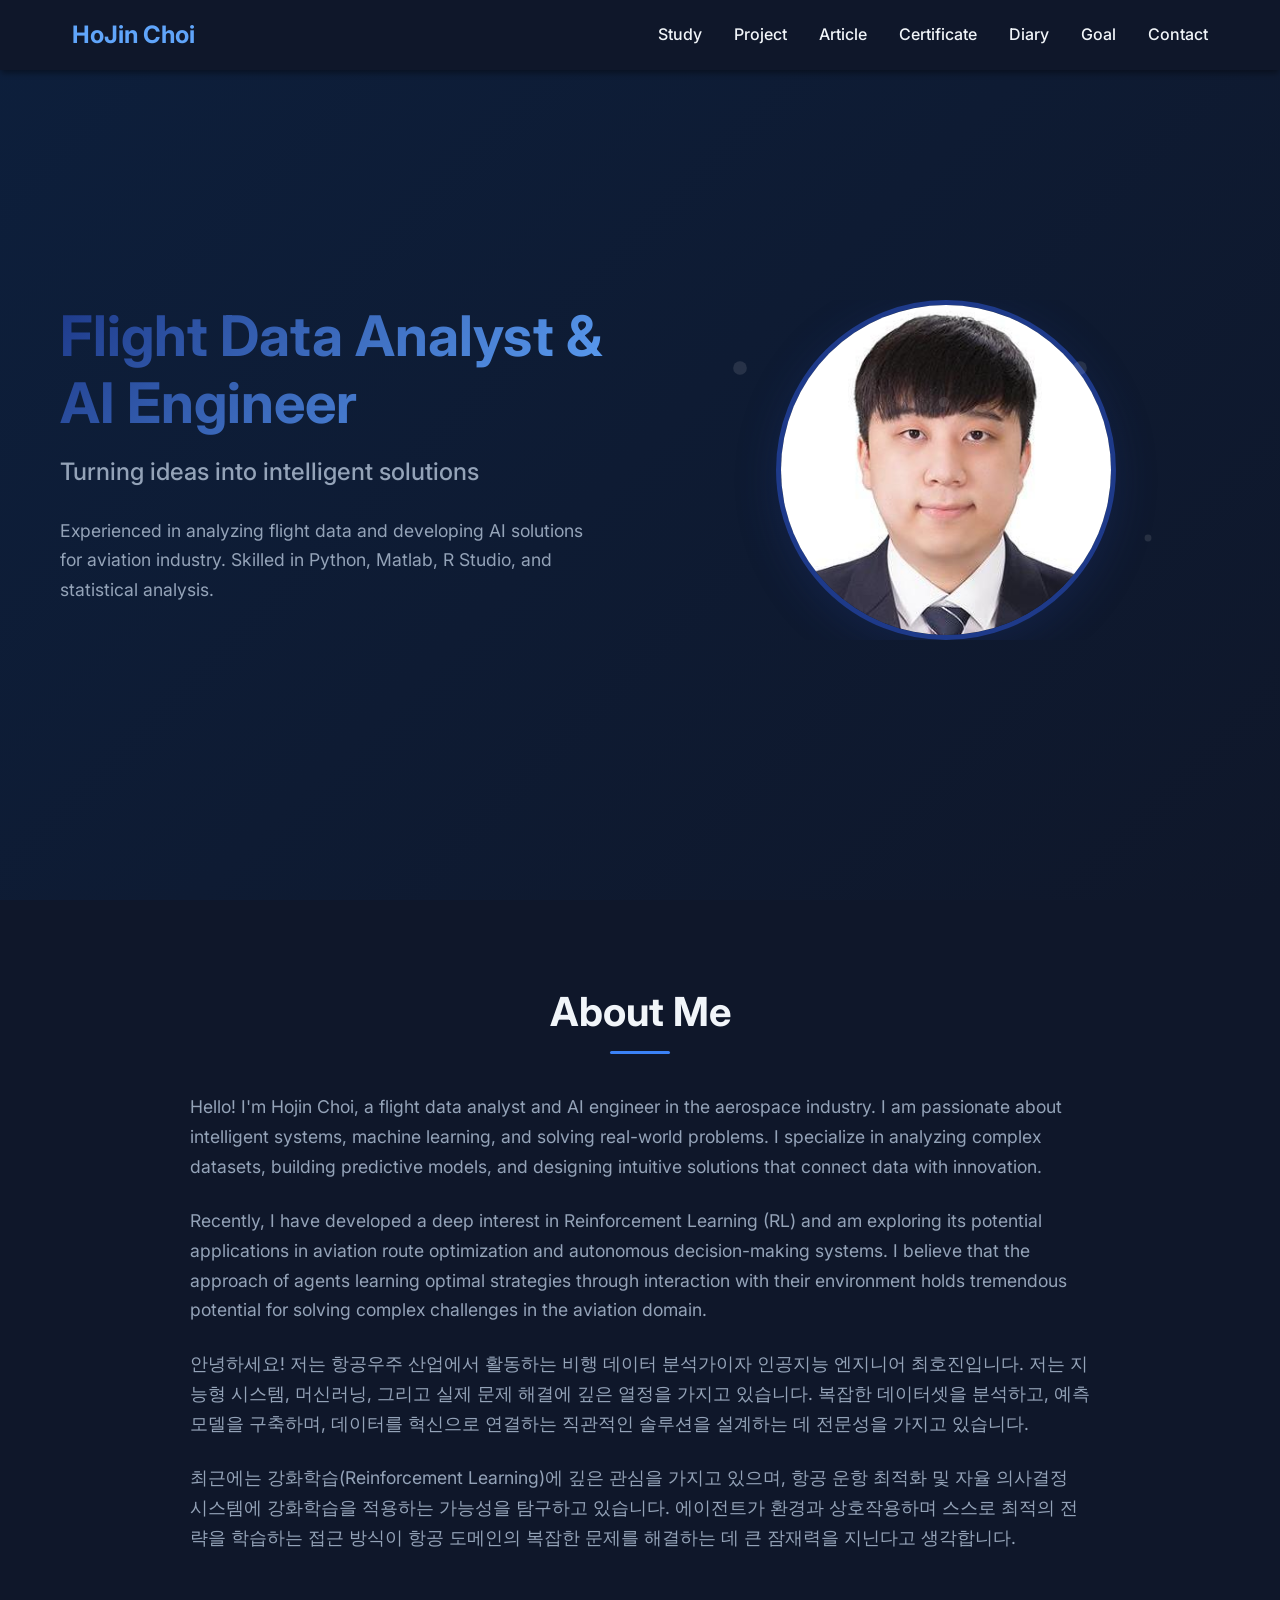
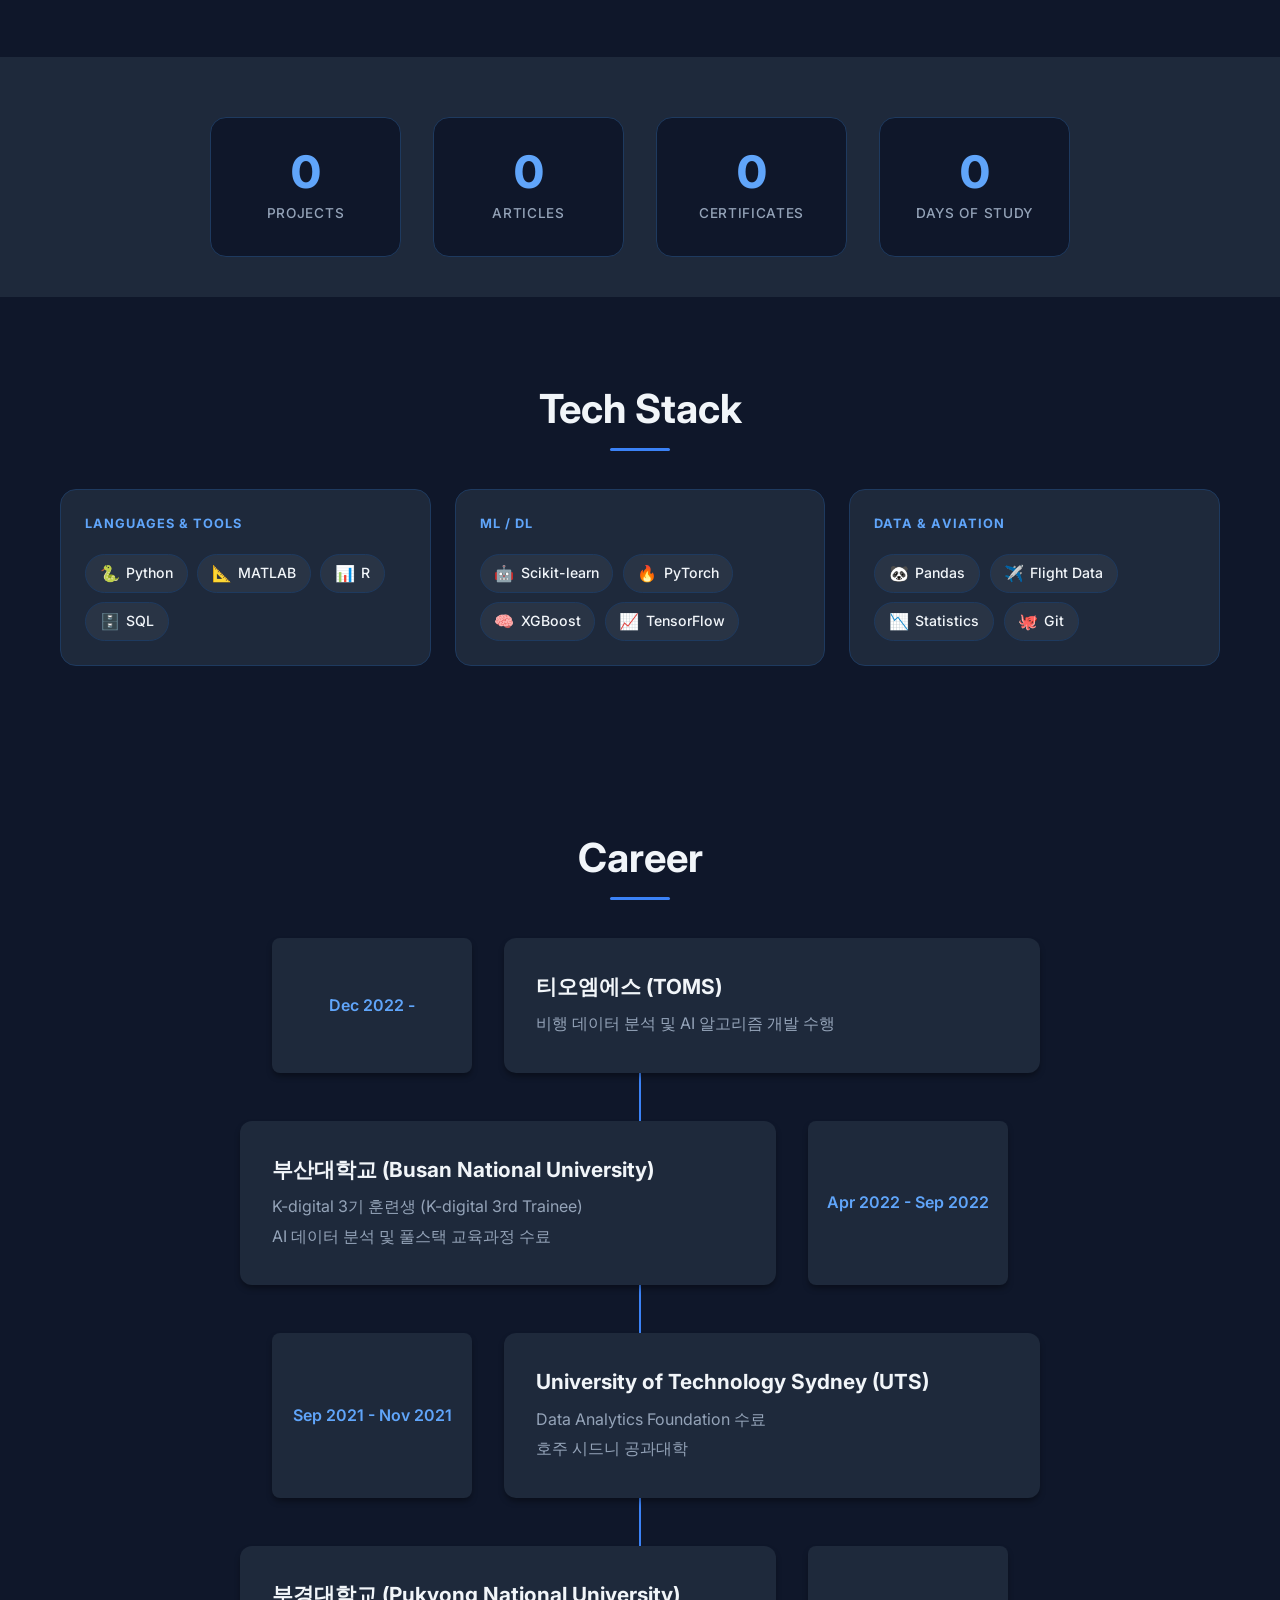
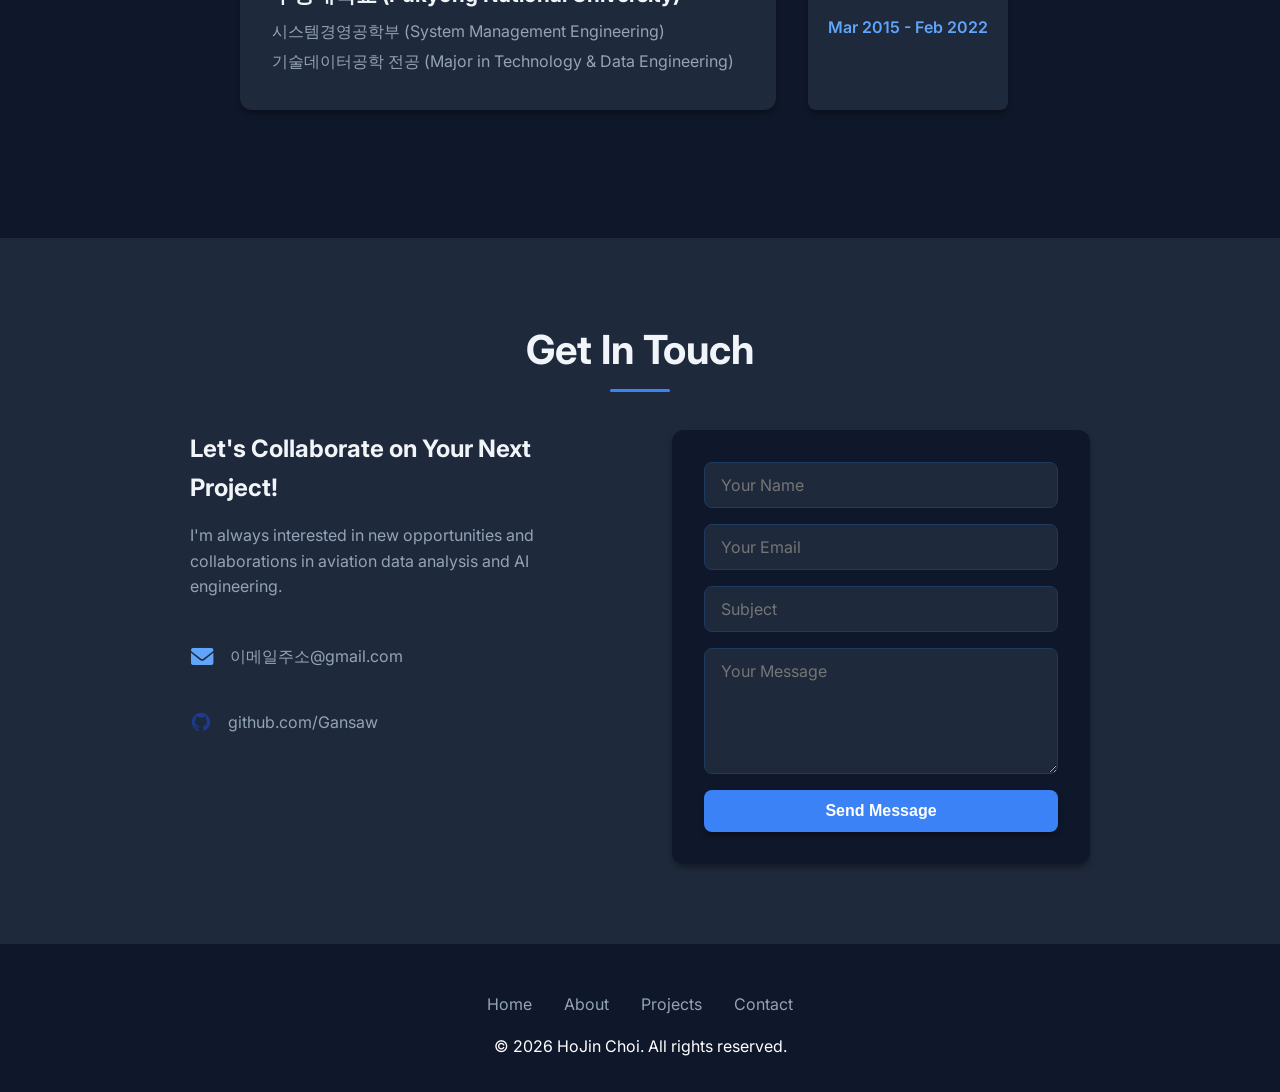
==== index.html @ 530cc558 "Update index.html" ====
<!DOCTYPE html>
<html lang="en">
<head>
    <meta charset="UTF-8">
    <meta name="viewport" content="width=device-width, initial-scale=1.0">
    <title>HoJin Choi - Flight Data Analyst & AI Engineer</title>
    <meta name="description" content="Flight Data Analyst & AI Engineer. Turning ideas into intelligent solutions. Expert in Python, Matlab, R Studio, Statistics.">
    <link href="https://cdnjs.cloudflare.com/ajax/libs/font-awesome/6.0.0/css/all.min.css" rel="stylesheet">
    <link href="https://fonts.googleapis.com/css2?family=Inter:wght@300;400;500;600;700&display=swap" rel="stylesheet">
    <style>
:root {
    --primary-color: #3b82f6;
    --secondary-color: #2563eb;
    --accent-color: #60a5fa;
    --text-primary: #f1f5f9;
    --text-secondary: #94a3b8;
    --bg-primary: #0f172a;
    --bg-secondary: #1e293b;
    --bg-dark: #0f172a;
    --border-color: #1e3a5f;
    --shadow: 0 4px 6px -1px rgba(0, 0, 0, 0.4);
    --shadow-lg: 0 10px 15px -3px rgba(0, 0, 0, 0.5);
    --aviation-blue: #3b82f6;
    --tech-green: #10b981;
}

* { margin: 0; padding: 0; box-sizing: border-box; }

body {
    font-family: 'Inter', sans-serif;
    line-height: 1.6;
    color: var(--text-primary);
    background-color: var(--bg-primary);
}

.container { max-width: 1200px; margin: 0 auto; padding: 0 20px; }

/* 헤더 */
.header {
    position: fixed; top: 0; left: 0; right: 0;
    background: var(--bg-primary);
    box-shadow: var(--shadow);
    z-index: 1000;
    transition: all 0.3s ease;
}

.nav-container {
    display: flex; justify-content: space-between; align-items: center;
    padding: 1rem 2rem; max-width: 1200px; margin: 0 auto;
}

.nav-logo h1 { font-size: 1.5rem; font-weight: 700; color: var(--accent-color); }

.nav-menu { display: flex; list-style: none; gap: 2rem; }

.nav-link {
    text-decoration: none; color: var(--text-primary); font-weight: 500;
    transition: color 0.3s ease; position: relative;
}
.nav-link:hover { color: var(--accent-color); }
.nav-link::after {
    content: ''; position: absolute; bottom: -5px; left: 0;
    width: 0; height: 2px; background: var(--aviation-blue); transition: width 0.3s ease;
}
.nav-link:hover::after { width: 100%; }

.nav-toggle { display: none; flex-direction: column; cursor: pointer; }
.nav-toggle span { width: 25px; height: 3px; background: var(--text-primary); margin: 3px 0; transition: 0.3s; }

/* 히어로 */
.hero {
    padding: 120px 0 80px;
    background: linear-gradient(135deg, #0d1f3c 0%, var(--bg-primary) 100%);
    min-height: 100vh; display: flex; align-items: center;
}
.hero-container {
    display: grid; grid-template-columns: 1fr 1fr; gap: 4rem; align-items: center;
    max-width: 1200px; margin: 0 auto; padding: 0 20px;
}
.hero-title {
    font-size: 3.5rem; font-weight: 700; margin-bottom: 1rem; line-height: 1.2;
    background: linear-gradient(135deg, #1e3a8a, var(--accent-color));
    -webkit-background-clip: text; -webkit-text-fill-color: transparent; background-clip: text;
}
.hero-subtitle { font-size: 1.5rem; color: var(--text-secondary); margin-bottom: 1.5rem; font-weight: 500; }
.hero-description { margin-bottom: 2rem; }
.hero-description p { font-size: 1.1rem; color: var(--text-secondary); line-height: 1.7; }
.hero-buttons { display: flex; gap: 1rem; }

.btn { padding: 12px 24px; border: none; border-radius: 8px; font-weight: 600; text-decoration: none; cursor: pointer; transition: all 0.3s ease; display: inline-block; font-size: 1rem; }
.btn-primary { background: var(--aviation-blue); color: white; box-shadow: var(--shadow); }
.btn-primary:hover { background: var(--secondary-color); transform: translateY(-2px); box-shadow: var(--shadow-lg); }
.btn-secondary { background: transparent; color: var(--accent-color); border: 2px solid var(--aviation-blue); }
.btn-secondary:hover { background: var(--aviation-blue); color: white; transform: translateY(-2px); }

.hero-graphic {
    display: flex; justify-content: center; align-items: center;
    height: 300px;
    background: linear-gradient(135deg, #1e3a8a, var(--accent-color));
    border-radius: 20px; box-shadow: var(--shadow-lg); position: relative; overflow: hidden;
}
.hero-graphic::before {
    content: ''; position: absolute; top: 0; left: 0; right: 0; bottom: 0;
    background: url('data:image/svg+xml,<svg xmlns="http://www.w3.org/2000/svg" viewBox="0 0 100 100"><circle cx="20" cy="20" r="2" fill="rgba(255,255,255,0.1)"/><circle cx="80" cy="30" r="1.5" fill="rgba(255,255,255,0.1)"/><circle cx="40" cy="70" r="1" fill="rgba(255,255,255,0.1)"/><circle cx="70" cy="80" r="2.5" fill="rgba(255,255,255,0.1)"/></svg>');
}
.hero-graphic i { font-size: 6rem; color: white; z-index: 1; }

/* 섹션 공통 */
.section-title {
    font-size: 2.5rem; font-weight: 700; text-align: center; margin-bottom: 3rem;
    color: var(--text-primary); position: relative;
}
.section-title::after {
    content: ''; position: absolute; bottom: -10px; left: 50%; transform: translateX(-50%);
    width: 60px; height: 3px; background: var(--aviation-blue); border-radius: 2px;
}

/* About */
.about { padding: 80px 0; background: var(--bg-primary); }
.about-content { display: grid; grid-template-columns: 1fr; gap: 2rem; align-items: start; max-width: 900px; margin: 0 auto; }
.about-text p { font-size: 1.1rem; color: var(--text-secondary); margin-bottom: 1.5rem; line-height: 1.7; }
.about-stats { display: flex; gap: 2rem; margin-top: 2rem; }
.stat-item { text-align: center; background: var(--bg-secondary); padding: 1.5rem; border-radius: 12px; box-shadow: var(--shadow); min-width: 100px; border: 1px solid var(--border-color); }
.stat-number { display: block; font-size: 2.5rem; font-weight: 700; color: var(--accent-color); margin-bottom: 0.5rem; }
.stat-label { font-size: 0.9rem; color: var(--text-secondary); font-weight: 500; }
.about-skills h3 { font-size: 1.5rem; margin-bottom: 1rem; color: var(--text-primary); border-bottom: 2px solid var(--aviation-blue); padding-bottom: 0.5rem; }
.about-skills ul { list-style: none; }
.about-skills li { padding: 0.75rem 0; color: var(--text-secondary); position: relative; padding-left: 1.5rem; border-bottom: 1px solid var(--border-color); }
.about-skills li:last-child { border-bottom: none; }
.about-skills li:before { content: "✈"; color: var(--accent-color); position: absolute; left: 0; font-weight: bold; }


/* career */
.career { padding: 80px 0; background: var(--bg-primary); }
.career-timeline { position: relative; max-width: 800px; margin: 0 auto; }
.career-timeline::before { content: ''; position: absolute; left: 50%; top: 0; bottom: 0; width: 2px; background: var(--aviation-blue); transform: translateX(-50%); }
.career-item { display: flex; margin-bottom: 3rem; position: relative; }
.career-item:nth-child(odd) { flex-direction: row; }
.career-item:nth-child(even) { flex-direction: row-reverse; }
.career-date { flex: 0 0 200px; text-align: center; font-weight: 600; color: var(--accent-color); padding: 1rem; background: var(--bg-secondary); border-radius: 8px; margin: 0 2rem; box-shadow: var(--shadow); display: flex; align-items: center; justify-content: center; }
.career-content { flex: 1; background: var(--bg-secondary); padding: 2rem; border-radius: 12px; box-shadow: var(--shadow); }
.career-content h3 { color: var(--text-primary); margin-bottom: 0.5rem; font-size: 1.3rem; }
.career-content p { color: var(--text-secondary); margin-bottom: 0.25rem; }

/* Certificates */
.certificates { padding: 80px 0; background: var(--bg-secondary); }
.certificates-grid { display: grid; grid-template-columns: repeat(auto-fit, minmax(300px, 1fr)); gap: 2rem; max-width: 600px; margin: 0 auto; }
.certificate-card { background: var(--bg-primary); padding: 2rem; border-radius: 12px; box-shadow: var(--shadow); text-align: center; transition: all 0.3s ease; border-top: 4px solid var(--aviation-blue); }
.certificate-card:hover { transform: translateY(-5px); box-shadow: var(--shadow-lg); }
.certificate-icon { font-size: 3rem; color: var(--accent-color); margin-bottom: 1rem; }
.certificate-content h3 { color: var(--text-primary); margin-bottom: 0.5rem; font-size: 1.2rem; }
.certificate-content p { color: var(--text-secondary); margin-bottom: 1rem; }
.certificate-badge { background: var(--tech-green); color: white; padding: 0.25rem 0.75rem; border-radius: 15px; font-size: 0.8rem; font-weight: 500; }

/* Projects */
.projects { padding: 80px 0; background: var(--bg-primary); }
.project-filters { display: flex; justify-content: center; gap: 1rem; margin-bottom: 3rem; flex-wrap: wrap; }
.filter-btn { padding: 10px 20px; border: 2px solid var(--border-color); background: transparent; color: var(--text-secondary); border-radius: 25px; cursor: pointer; transition: all 0.3s ease; font-weight: 500; font-size: 0.9rem; }
.filter-btn.active, .filter-btn:hover { background: var(--aviation-blue); color: white; border-color: var(--accent-color); box-shadow: var(--shadow); }
.projects-grid { display: grid; grid-template-columns: repeat(auto-fit, minmax(350px, 1fr)); gap: 2rem; }
.project-card { background: var(--bg-secondary); border-radius: 12px; overflow: hidden; box-shadow: var(--shadow); transition: all 0.3s ease; cursor: pointer; border: 1px solid var(--border-color); }
.project-card:hover { transform: translateY(-5px); box-shadow: var(--shadow-lg); border-color: var(--accent-color); }
.project-image { height: 200px; background: linear-gradient(135deg, #1e3a8a, var(--accent-color)); display: flex; align-items: center; justify-content: center; color: white; font-size: 3rem; position: relative; }
.project-content { padding: 1.5rem; }
.project-type { display: inline-block; padding: 0.25rem 0.75rem; border-radius: 15px; font-size: 0.8rem; font-weight: 500; margin-bottom: 1rem; text-transform: uppercase; letter-spacing: 0.5px; }
.type-aviation { background: var(--aviation-blue); color: white; }
.type-ai { background: var(--tech-green); color: white; }
.type-data { background: rgba(245,158,11,0.2); color: #fbbf24; }
.project-title { font-size: 1.25rem; font-weight: 600; margin-bottom: 0.5rem; color: var(--text-primary); }
.project-description { color: var(--text-secondary); margin-bottom: 1rem; line-height: 1.5; font-size: 0.95rem; }
.project-tech { display: flex; flex-wrap: wrap; gap: 0.5rem; margin-bottom: 1rem; }
.tech-tag { background: var(--bg-primary); color: var(--text-secondary); padding: 0.25rem 0.75rem; border-radius: 15px; font-size: 0.8rem; border: 1px solid var(--border-color); font-weight: 500; }

/* Contact */
.contact { padding: 80px 0; background: var(--bg-secondary); }
.contact-content { display: grid; grid-template-columns: 1fr 1fr; gap: 4rem; max-width: 900px; margin: 0 auto; }
.contact-info h3 { font-size: 1.5rem; margin-bottom: 1rem; color: var(--text-primary); }
.contact-info p { color: var(--text-secondary); margin-bottom: 2rem; line-height: 1.6; }
.contact-items { display: flex; flex-direction: column; gap: 1rem; }
.contact-item { display: flex; align-items: center; gap: 1rem; color: var(--text-secondary); padding: 0.75rem 0; }
.contact-item i { font-size: 1.4rem; color: var(--accent-color); width: 24px; text-align: center; }
.contact-form { display: flex; flex-direction: column; gap: 1rem; background: var(--bg-primary); padding: 2rem; border-radius: 12px; box-shadow: var(--shadow); }
.contact-form input, .contact-form textarea { padding: 12px 16px; border: 1px solid var(--border-color); border-radius: 8px; font-family: inherit; font-size: 1rem; transition: all 0.3s ease; background: var(--bg-secondary); }
.contact-form input:focus, .contact-form textarea:focus { outline: none; border-color: var(--accent-color); box-shadow: 0 0 0 3px rgba(30, 58, 138, 0.1); }

/* Footer */
.footer { background: var(--bg-dark); color: white; text-align: center; padding: 3rem 0 2rem; }
.footer-content { max-width: 600px; margin: 0 auto; }
.footer-links { display: flex; justify-content: center; gap: 2rem; margin-bottom: 1rem; flex-wrap: wrap; }
.footer-links a { color: #94a3b8; text-decoration: none; transition: color 0.3s ease; }
.footer-links a:hover { color: white; }

/* 반응형 */
@media (max-width: 768px) {
    .nav-menu { display: none; }
    .nav-toggle { display: flex; }
    .hero-container { grid-template-columns: 1fr; text-align: center; gap: 2rem; }
    .hero-title { font-size: 2.5rem; }
    .hero-buttons { justify-content: center; flex-direction: column; align-items: center; }
    .about-content { grid-template-columns: 1fr; gap: 2rem; }
    .skills-grid { grid-template-columns: 1fr; }
    .career-timeline::before { display: none; }
    .career-item { flex-direction: column !important; gap: 1rem; }
    .career-date { margin: 0; text-align: left; }
    .projects-grid { grid-template-columns: 1fr; }
    .contact-content { grid-template-columns: 1fr; gap: 2rem; }
    .project-filters { flex-direction: column; align-items: center; }
    .about-stats { justify-content: center; flex-wrap: wrap; }
}
@media (max-width: 480px) {
    .hero-title { font-size: 2rem; }
    .section-title { font-size: 2rem; }
    .nav-container { padding: 1rem; }
    .hero { padding: 100px 0 60px; }
    .btn { padding: 10px 20px; font-size: 0.9rem; }
}

/* 애니메이션 */
@keyframes fadeInUp { from { opacity: 0; transform: translateY(30px); } to { opacity: 1; transform: translateY(0); } }
.fade-in-up { animation: fadeInUp 0.6s ease-out; }
.animate-on-scroll { opacity: 0; transform: translateY(30px); transition: all 0.6s ease-out; }
.animate-on-scroll.animated { opacity: 1; transform: translateY(0); }

/* 모달 */
.project-modal { position: fixed; top: 0; left: 0; width: 100%; height: 100%; background: rgba(0,0,0,0.8); display: flex; justify-content: center; align-items: center; z-index: 2000; padding: 20px; backdrop-filter: blur(5px); }
.modal-content { background: var(--bg-secondary); border-radius: 12px; max-width: 800px; width: 100%; max-height: 90vh; overflow-y: auto; position: relative; box-shadow: 0 25px 50px -12px rgba(0,0,0,0.25); }
.modal-close { position: absolute; top: 15px; right: 20px; font-size: 2rem; cursor: pointer; color: #6b7280; transition: color 0.3s ease; }
.modal-close:hover { color: var(--accent-color); }
.modal-header { padding: 2rem; border-bottom: 1px solid var(--border-color); background: var(--bg-secondary); }
.modal-body { padding: 2rem; }
.modal-section { margin-bottom: 1.5rem; }
.modal-section h3 { color: var(--accent-color); margin-bottom: 0.75rem; font-size: 1.2rem; font-weight: 600; }
.modal-section p { color: var(--text-secondary); line-height: 1.6; }
.modal-section:last-child { margin-bottom: 0; }

/* 모바일 nav 활성 */
.nav-menu.active { display: flex; flex-direction: column; position: absolute; top: 100%; left: 0; right: 0; background: var(--bg-primary); padding: 1rem 2rem; box-shadow: var(--shadow-lg); gap: 1rem; }
    
    /* ── Stats Counter ── */
    .stats-section { padding: 60px 0 40px; background: var(--bg-secondary); }
    .stats-grid { display: grid; grid-template-columns: repeat(4, 1fr); gap: 2rem; max-width: 900px; margin: 0 auto; padding: 0 20px; }
    .stat-card { text-align: center; background: var(--bg-primary); border-radius: 16px; padding: 2rem 1rem; border: 1px solid var(--border-color); transition: all 0.3s ease; }
    .stat-card:hover { transform: translateY(-4px); border-color: var(--accent-color); box-shadow: var(--shadow-lg); }
    .stat-card-num { font-size: 2.8rem; font-weight: 800; color: var(--accent-color); display: block; line-height: 1; }
    .stat-card-label { font-size: 0.85rem; color: var(--text-secondary); margin-top: 0.5rem; font-weight: 500; text-transform: uppercase; letter-spacing: 0.05em; }
    /* ── Tech Stack ── */
    .techstack-section { padding: 80px 0; background: var(--bg-primary); }
    .tech-categories { display: grid; grid-template-columns: repeat(auto-fit, minmax(280px, 1fr)); gap: 1.5rem; }
    .tech-cat-card { background: var(--bg-secondary); border-radius: 16px; padding: 1.5rem; border: 1px solid var(--border-color); display: flex; flex-direction: column; }
    .tech-chips-wrap { display: flex; flex-wrap: wrap; margin: -0.3rem; }
    .tech-cat-title { font-size: 0.8rem; font-weight: 700; color: var(--accent-color); text-transform: uppercase; letter-spacing: 0.08em; margin-bottom: 1.2rem; }
    .tech-chip { display: inline-flex; align-items: center; gap: 0.4rem; background: rgba(255,255,255,0.05); border: 1px solid var(--border-color); border-radius: 999px; padding: 0.35rem 0.85rem; font-size: 0.88rem; font-weight: 500; color: var(--text-primary); margin: 0.3rem; transition: all 0.3s ease; }
    .tech-chip:hover { border-color: var(--accent-color); background: rgba(59,130,246,0.1); color: var(--accent-color); }
    .tech-chip-icon { font-size: 1rem; }
    .tech-cat-card { flex-wrap: wrap; }
    @media (max-width: 768px) {
        .stats-grid { grid-template-columns: repeat(2, 1fr); }
        .itl-line { left: 16px; }
        .itl-item, .itl-item:nth-child(even) { flex-direction: column !important; padding-left: 44px; }
        .itl-dot-wrap { position: absolute; left: 8px; top: 1.5rem; }
    }

    </style>
</head>
<body>
    <header class="header">
        <nav class="nav">
            <div class="nav-container">
                <div class="nav-logo">
                    <h1>HoJin Choi</h1>
                </div>
                <ul class="nav-menu">
                    <li><a href="study.html" class="nav-link">Study</a></li>
                    <li><a href="project.html" class="nav-link">Project</a></li>
                    <li><a href="article.html" class="nav-link">Article</a></li>
                    <li><a href="certificate.html" class="nav-link">Certificate</a></li>
                    <li><a href="diary.html" class="nav-link">Diary</a></li>
                    <li><a href="goal.html" class="nav-link">Goal</a></li>
                    <li><a href="#contact" class="nav-link">Contact</a></li>
                </ul>
                <div class="nav-toggle">
                    <span></span><span></span><span></span>
                </div>
            </div>
        </nav>
    </header>

    <section id="home" class="hero">
        <div class="hero-container">
            <div class="hero-content">
                <h1 class="hero-title">Flight Data Analyst & AI Engineer</h1>
                <p class="hero-subtitle">Turning ideas into intelligent solutions</p>
                <div class="hero-description">
                    <p>Experienced in analyzing flight data and developing AI solutions for aviation industry. Skilled in Python, Matlab, R Studio, and statistical analysis.</p>
                </div>
            </div>
            <div class="hero-image">
                <div class="hero-graphic" style="background:none; box-shadow:none; border-radius:0; height:auto; padding:0;">
                    <img src="[data-uri]" alt="HoJin Choi" style="width:340px; height:340px; object-fit:cover; border-radius:50%; border:5px solid #1e3a8a; box-shadow:0 10px 40px rgba(30,58,138,0.25); display:block; margin:0 auto;">
                </div>
            </div>
        </div>
    </section>

    <section id="about" class="about">
        <div class="container">
            <h2 class="section-title">About Me</h2>
            <div class="about-content">
                <div class="about-text">
                    <p>Hello! I'm Hojin Choi, a flight data analyst and AI engineer in the aerospace industry. I am passionate about intelligent systems, machine learning, and solving real-world problems. I specialize in analyzing complex datasets, building predictive models, and designing intuitive solutions that connect data with innovation.</p>
                    <p>Recently, I have developed a deep interest in Reinforcement Learning (RL) and am exploring its potential applications in aviation route optimization and autonomous decision-making systems. I believe that the approach of agents learning optimal strategies through interaction with their environment holds tremendous potential for solving complex challenges in the aviation domain.</p>
                    <p>안녕하세요! 저는 항공우주 산업에서 활동하는 비행 데이터 분석가이자 인공지능 엔지니어 최호진입니다. 저는 지능형 시스템, 머신러닝, 그리고 실제 문제 해결에 깊은 열정을 가지고 있습니다. 복잡한 데이터셋을 분석하고, 예측 모델을 구축하며, 데이터를 혁신으로 연결하는 직관적인 솔루션을 설계하는 데 전문성을 가지고 있습니다.</p>
                    <p>최근에는 강화학습(Reinforcement Learning)에 깊은 관심을 가지고 있으며, 항공 운항 최적화 및 자율 의사결정 시스템에 강화학습을 적용하는 가능성을 탐구하고 있습니다. 에이전트가 환경과 상호작용하며 스스로 최적의 전략을 학습하는 접근 방식이 항공 도메인의 복잡한 문제를 해결하는 데 큰 잠재력을 지닌다고 생각합니다.</p></div>
                </div>

            </div>
        </div>
    </section>

    <!-- Stats Counter -->
    <section class="stats-section">
        <div class="container">
            <div class="stats-grid">
                <div class="stat-card"><span class="stat-card-num" data-target="0" id="statProjects">0</span><div class="stat-card-label">Projects</div></div>
                <div class="stat-card"><span class="stat-card-num" data-target="1" id="statArticles">0</span><div class="stat-card-label">Articles</div></div>
                <div class="stat-card"><span class="stat-card-num" data-target="0" id="statCerts">0</span><div class="stat-card-label">Certificates</div></div>
                <div class="stat-card"><span class="stat-card-num" data-target="0" id="statDays">0</span><div class="stat-card-label">Days of Study</div></div>
            </div>
        </div>
    </section>

    <!-- Tech Stack -->
    <section class="techstack-section">
        <div class="container">
            <h2 class="section-title">Tech Stack</h2>
            <div class="tech-categories">
                <div class="tech-cat-card">
                    <div class="tech-cat-title">Languages & Tools</div><div class="tech-chips-wrap">
                    <div class="tech-chip"><span class="tech-chip-icon">🐍</span>Python</div>
                    <div class="tech-chip"><span class="tech-chip-icon">📐</span>MATLAB</div>
                    <div class="tech-chip"><span class="tech-chip-icon">📊</span>R</div>
                    <div class="tech-chip"><span class="tech-chip-icon">🗄️</span>SQL</div></div>
                </div>
                <div class="tech-cat-card">
                    <div class="tech-cat-title">ML / DL</div><div class="tech-chips-wrap">
                    <div class="tech-chip"><span class="tech-chip-icon">🤖</span>Scikit-learn</div>
                    <div class="tech-chip"><span class="tech-chip-icon">🔥</span>PyTorch</div>
                    <div class="tech-chip"><span class="tech-chip-icon">🧠</span>XGBoost</div>
                    <div class="tech-chip"><span class="tech-chip-icon">📈</span>TensorFlow</div></div>
                </div>
                <div class="tech-cat-card">
                    <div class="tech-cat-title">Data & Aviation</div><div class="tech-chips-wrap">
                    <div class="tech-chip"><span class="tech-chip-icon">🐼</span>Pandas</div>
                    <div class="tech-chip"><span class="tech-chip-icon">✈️</span>Flight Data</div>
                    <div class="tech-chip"><span class="tech-chip-icon">📉</span>Statistics</div>
                    <div class="tech-chip"><span class="tech-chip-icon">🐙</span>Git</div></div>
                </div>
            </div>
        </div>
    </section>
    </div>

        <section id="career" class="career">
        <div class="container">
            <h2 class="section-title">Career</h2>
            <div class="career-timeline">
                <div class="career-item">
                    <div class="career-date">Dec 2022 -</div>
                    <div class="career-content">
                        <h3>티오엠에스 (TOMS)</h3>
                        <p>비행 데이터 분석 및 AI 알고리즘 개발 수행</p>
                    </div>
                </div>
                <div class="career-item">
                    <div class="career-date">Apr 2022 - Sep 2022</div>
                    <div class="career-content">
                        <h3>부산대학교 (Busan National University)</h3>
                        <p>K-digital 3기 훈련생 (K-digital 3rd Trainee)</p>
                        <p>AI 데이터 분석 및 풀스택 교육과정 수료</p>
                    </div>
                </div>
                <div class="career-item">
                    <div class="career-date">Sep 2021 - Nov 2021</div>
                    <div class="career-content">
                        <h3>University of Technology Sydney (UTS)</h3>
                        <p>Data Analytics Foundation 수료</p>
                        <p>호주 시드니 공과대학</p>
                    </div>
                </div>
                <div class="career-item">
                    <div class="career-date">Mar 2015 - Feb 2022</div>
                    <div class="career-content">
                        <h3>부경대학교 (Pukyong National University)</h3>
                        <p>시스템경영공학부 (System Management Engineering)</p>
                        <p>기술데이터공학 전공 (Major in Technology & Data Engineering)</p>
                    </div>
                </div>
            </div>
        </div>
    </section>


    <section id="contact" class="contact">
        <div class="container">
            <h2 class="section-title">Get In Touch</h2>
            <div class="contact-content">
                <div class="contact-info">
                    <h3>Let's Collaborate on Your Next Project!</h3>
                    <p>I'm always interested in new opportunities and collaborations in aviation data analysis and AI engineering.</p>
                    <div class="contact-items">
                        <div class="contact-item">
                            <i class="fas fa-envelope"></i>
                            <span>이메일주소@gmail.com</span>
                        </div>
<div class="contact-item">
                            <svg xmlns="http://www.w3.org/2000/svg" width="22" height="22" viewBox="0 0 24 24" fill="#1e3a8a" style="flex-shrink:0"><path d="M12 2C6.477 2 2 6.477 2 12c0 4.418 2.865 8.166 6.839 9.489.5.092.682-.217.682-.482 0-.237-.009-.868-.013-1.703-2.782.604-3.369-1.34-3.369-1.34-.454-1.156-1.11-1.463-1.11-1.463-.908-.62.069-.608.069-.608 1.003.07 1.531 1.03 1.531 1.03.892 1.529 2.341 1.087 2.91.831.092-.646.35-1.086.636-1.336-2.22-.253-4.555-1.11-4.555-4.943 0-1.091.39-1.984 1.029-2.683-.103-.253-.446-1.27.098-2.647 0 0 .84-.269 2.75 1.025A9.578 9.578 0 0 1 12 6.836a9.59 9.59 0 0 1 2.504.337c1.909-1.294 2.747-1.025 2.747-1.025.546 1.377.203 2.394.1 2.647.64.699 1.028 1.592 1.028 2.683 0 3.842-2.339 4.687-4.566 4.935.359.309.678.919.678 1.852 0 1.336-.012 2.415-.012 2.743 0 .267.18.578.688.48C19.138 20.163 22 16.418 22 12c0-5.523-4.477-10-10-10z"/></svg>
                            <span>github.com/Gansaw</span>
                        </div>
                    </div>
                </div>
                <form class="contact-form" id="contactForm" onsubmit="sendMailto(event)">
                    <input type="text" id="contactName" placeholder="Your Name" required>
                    <input type="email" id="contactEmail" placeholder="Your Email" required>
                    <input type="text" id="contactSubject" placeholder="Subject" required>
                    <textarea id="contactMessage" placeholder="Your Message" rows="5" required></textarea>
                    <button type="submit" class="btn btn-primary">Send Message</button>
                </form>
                <script data-cfasync="false" src="/cdn-cgi/scripts/5c5dd728/cloudflare-static/email-decode.min.js"></script><script>
                function sendMailto(e) {
                    e.preventDefault();
                    const name    = document.getElementById('contactName').value.trim();
                    const email   = document.getElementById('contactEmail').value.trim();
                    const subject = encodeURIComponent(document.getElementById('contactSubject').value.trim());
                    const message = document.getElementById('contactMessage').value.trim();
                    const body    = encodeURIComponent(`From: ${name}\nEmail: ${email}\n\n${message}`);
                    window.location.href = `mailto:gansaw12@gmail.com?subject=${subject}&body=${body}`;
                }
                </script>
            </div>
        </div>
    </section>

    <footer class="footer">
        <div class="container">
            <div class="footer-content">
                <div class="footer-links">
                    <a href="#home">Home</a>
                    <a href="#about">About</a>
                    <a href="#projects">Projects</a>
                    <a href="#contact">Contact</a>
                </div>
                <p>&copy; 2026 HoJin Choi. All rights reserved.</p>
            </div>
        </div>
    </footer>

    <script>
document.addEventListener('DOMContentLoaded', function() {
    const observer = new IntersectionObserver(entries => {
        entries.forEach(e => { if(e.isIntersecting) e.target.classList.add('animated'); });
    }, { threshold: 0.1, rootMargin: '0px 0px -50px 0px' });
    document.querySelectorAll('.about-content,.skills-grid,.contact-content,.career-item,.certificate-card').forEach(el => {
        el.classList.add('animate-on-scroll');
        observer.observe(el);
    });

    document.querySelectorAll('.nav-link').forEach(link => {
        link.addEventListener('click', function(e) {
            const href = this.getAttribute('href');
            if (href && href.endsWith('.html')) return;
            e.preventDefault();
            const target = document.querySelector(href);
            if(target) target.scrollIntoView({ behavior:'smooth', block:'start' });
            document.querySelector('.nav-menu').classList.remove('active');
            document.querySelector('.nav-toggle').classList.remove('active');
        });
    });

    const toggle = document.querySelector('.nav-toggle');
    if (toggle) {
        toggle.addEventListener('click', function() {
            document.querySelector('.nav-menu').classList.toggle('active');
            this.classList.toggle('active');
        });
    }
});
</script>


<script>
/* Stats Counter */
function animateCount(el, target, duration) {
    let start = 0, step = Math.max(1, Math.ceil(target / (duration / 16)));
    const timer = setInterval(() => {
        start = Math.min(start + step, target);
        el.textContent = start.toLocaleString();
        if (start >= target) clearInterval(timer);
    }, 16);
}
function initStats() {
    const studyStart = new Date('2022-04-01');
    const days = Math.floor((new Date() - studyStart) / 86400000);
    document.getElementById('statDays').dataset.target = days;
    const obs = new IntersectionObserver(entries => {
        if (!entries[0].isIntersecting) return;
        document.querySelectorAll('.stat-card-num').forEach(el => animateCount(el, parseInt(el.dataset.target)||0, 1200));
        obs.disconnect();
    }, {threshold: 0.3});
    const sec = document.querySelector('.stats-section');
    if (sec) obs.observe(sec);
}
</script>

</body>
</html>
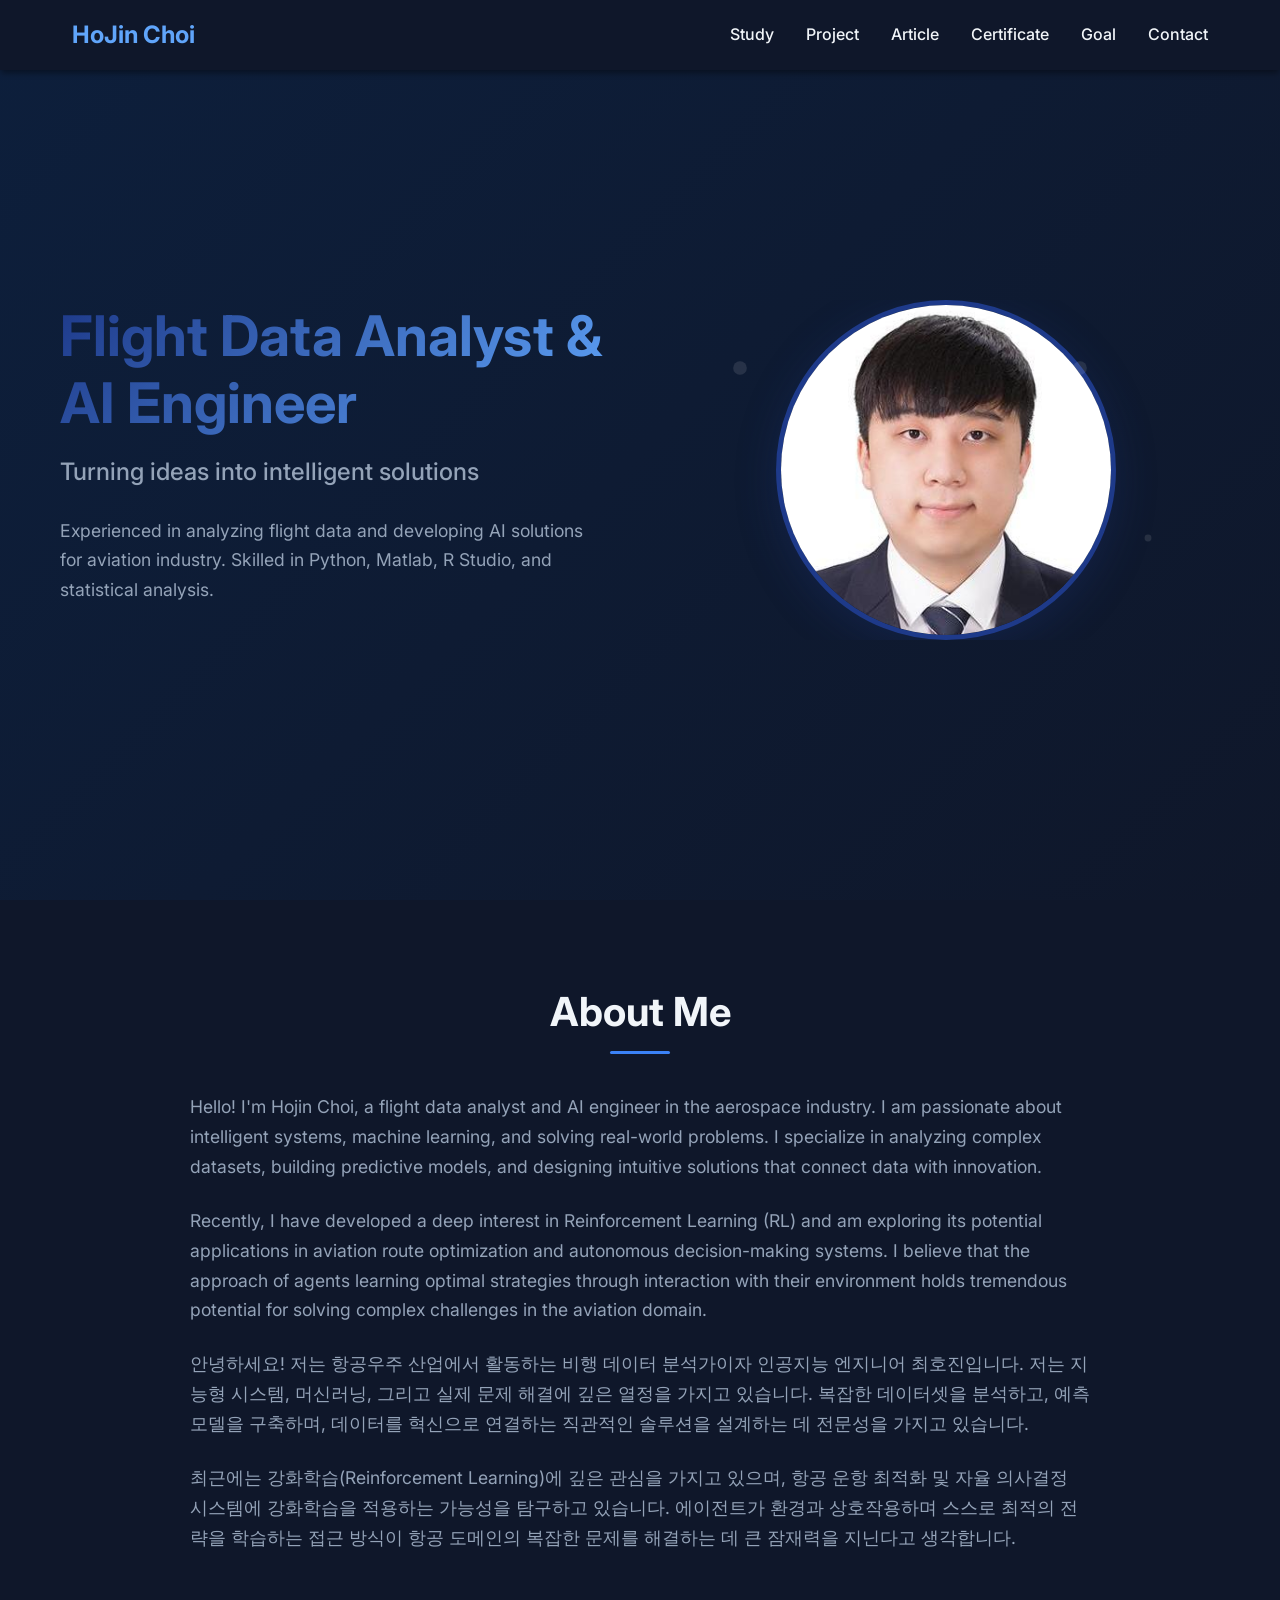
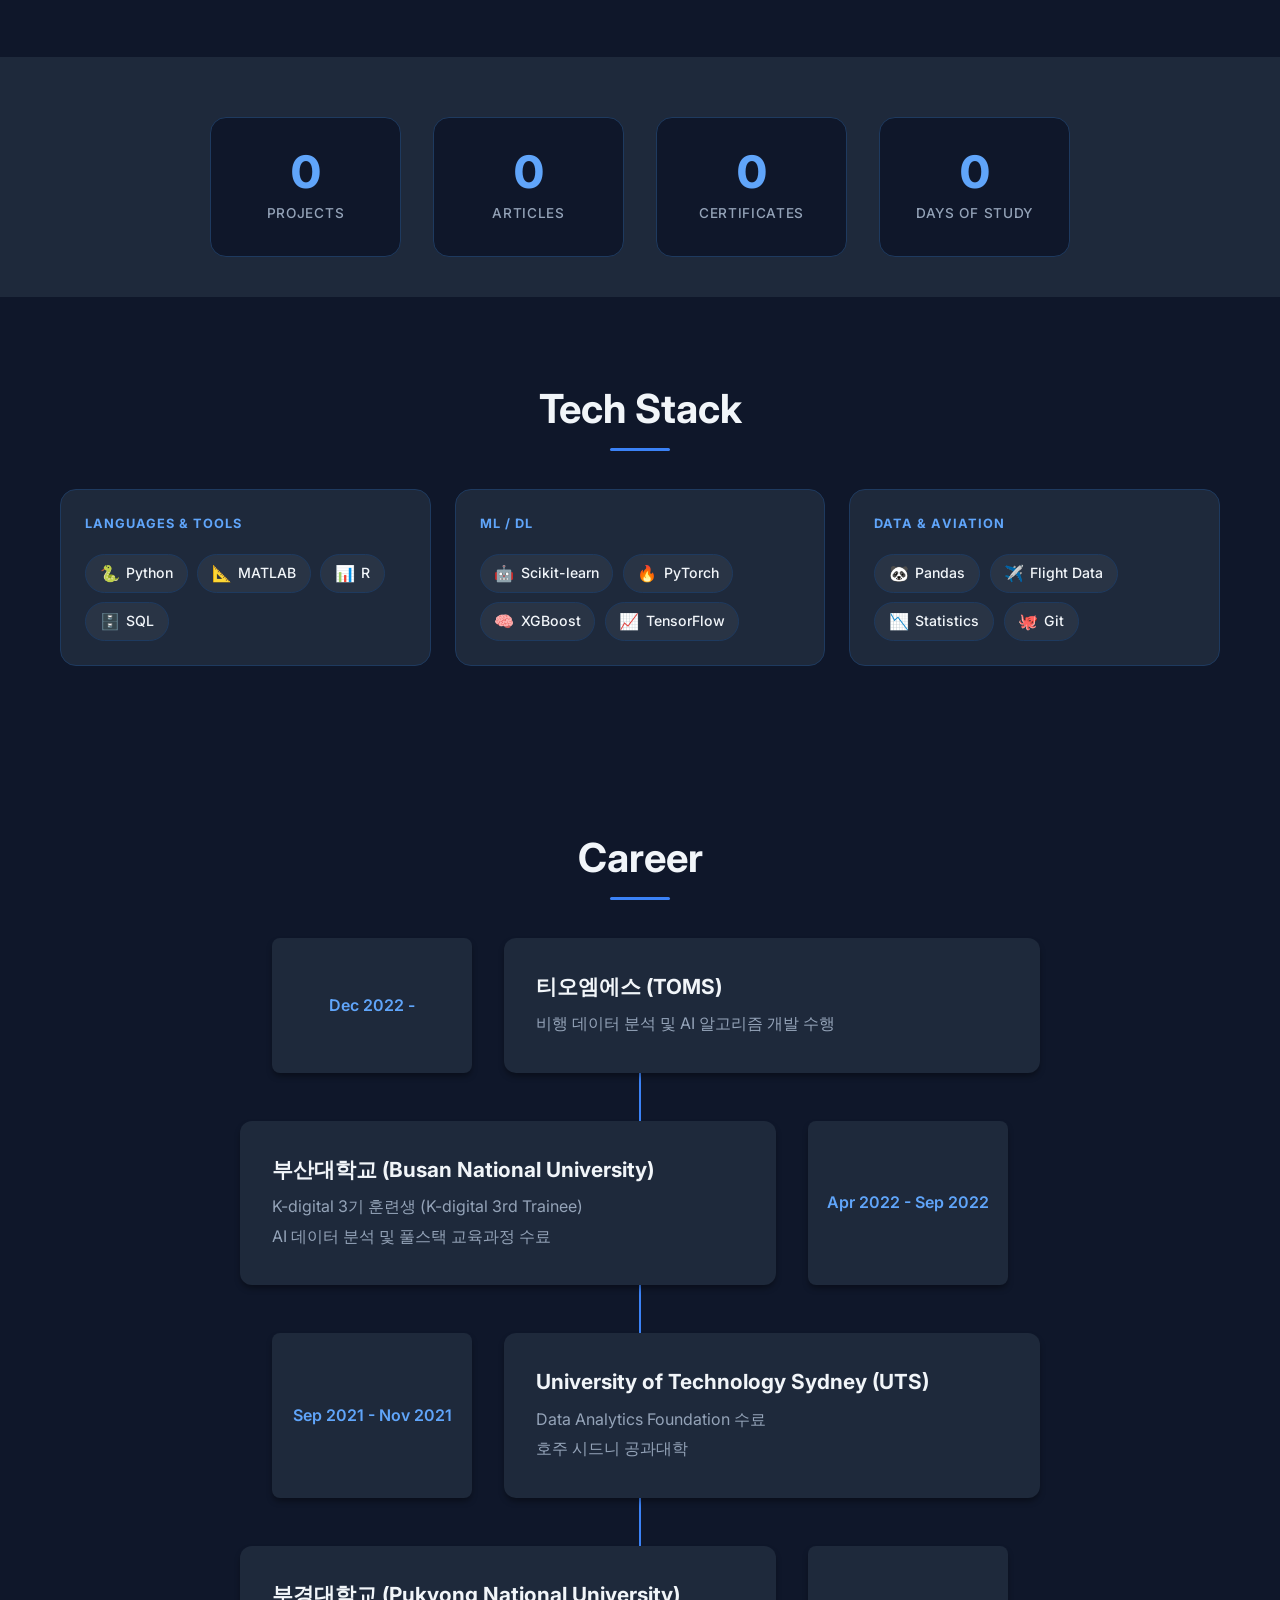
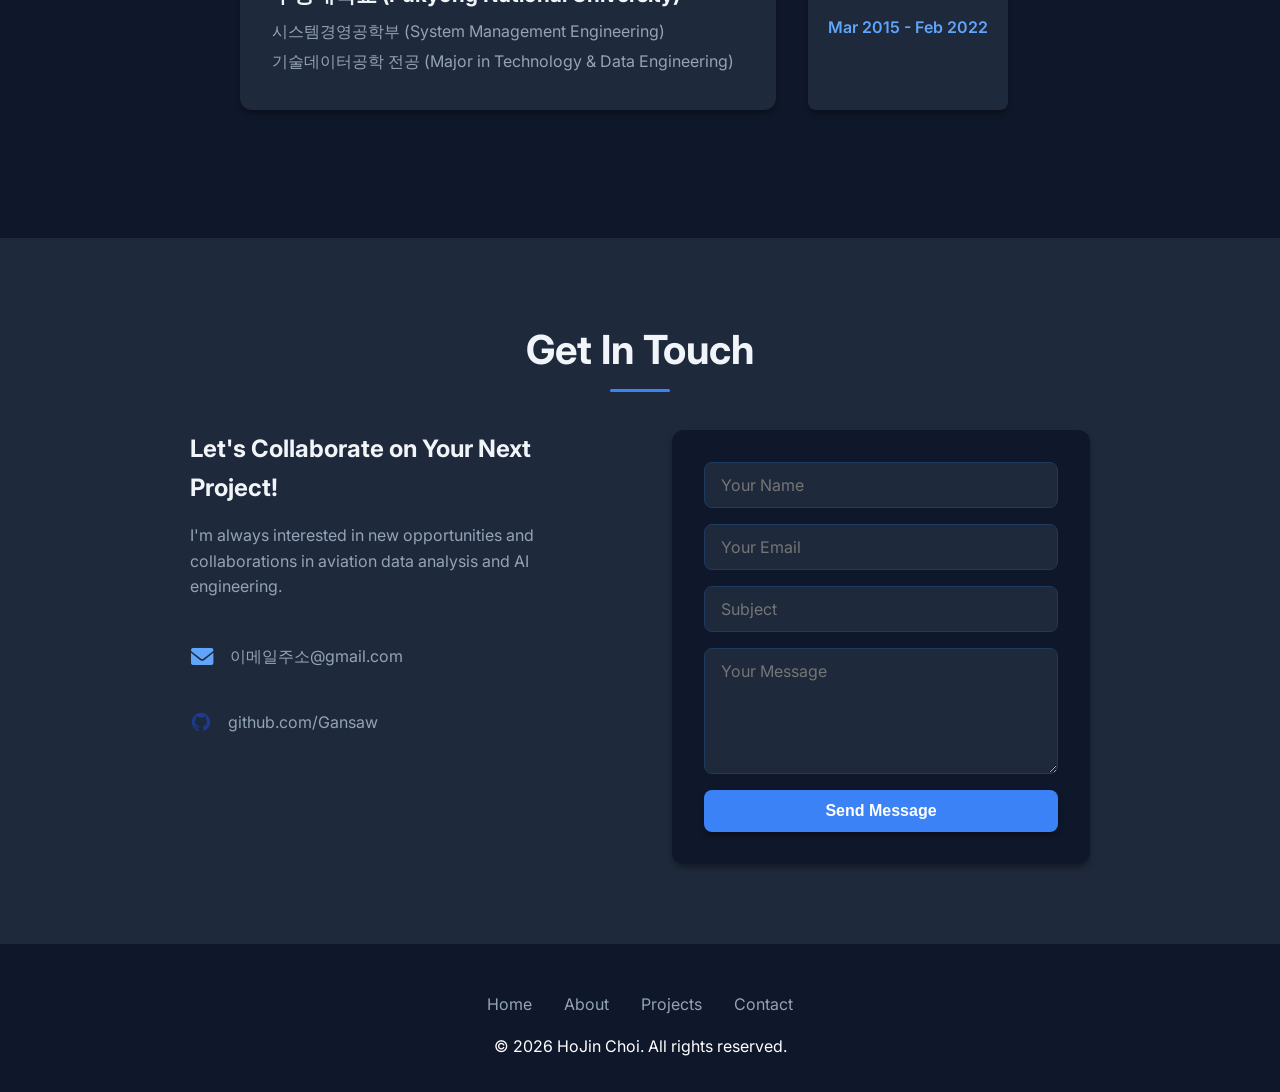
==== commit d839d98a: "Add files via upload" ====
--- a/index.html
+++ b/index.html
@@ -274,7 +274,6 @@
                     <li><a href="project.html" class="nav-link">Project</a></li>
                     <li><a href="article.html" class="nav-link">Article</a></li>
                     <li><a href="certificate.html" class="nav-link">Certificate</a></li>
-                    <li><a href="diary.html" class="nav-link">Diary</a></li>
                     <li><a href="goal.html" class="nav-link">Goal</a></li>
                     <li><a href="#contact" class="nav-link">Contact</a></li>
                 </ul>
@@ -425,7 +424,7 @@
                     <textarea id="contactMessage" placeholder="Your Message" rows="5" required></textarea>
                     <button type="submit" class="btn btn-primary">Send Message</button>
                 </form>
-                <script data-cfasync="false" src="/cdn-cgi/scripts/5c5dd728/cloudflare-static/email-decode.min.js"></script><script>
+                <script>
                 function sendMailto(e) {
                     e.preventDefault();
                     const name    = document.getElementById('contactName').value.trim();
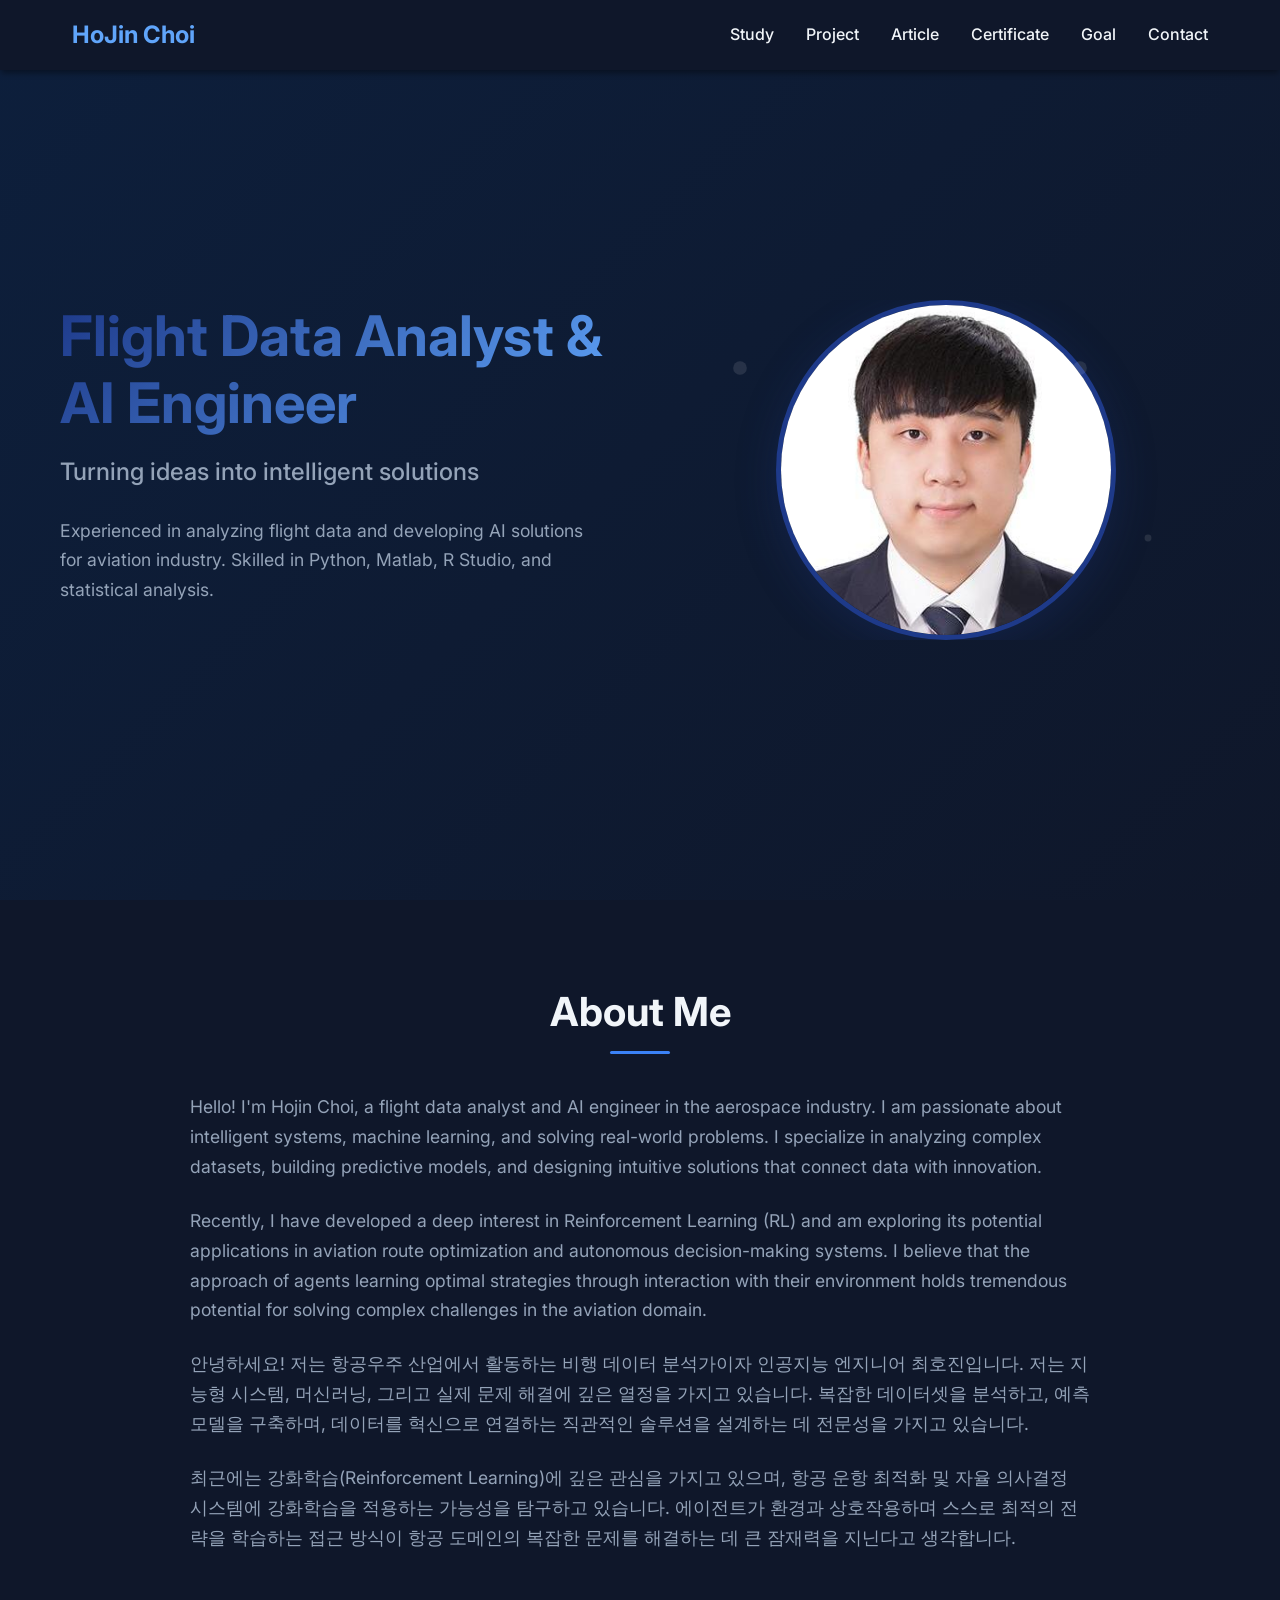
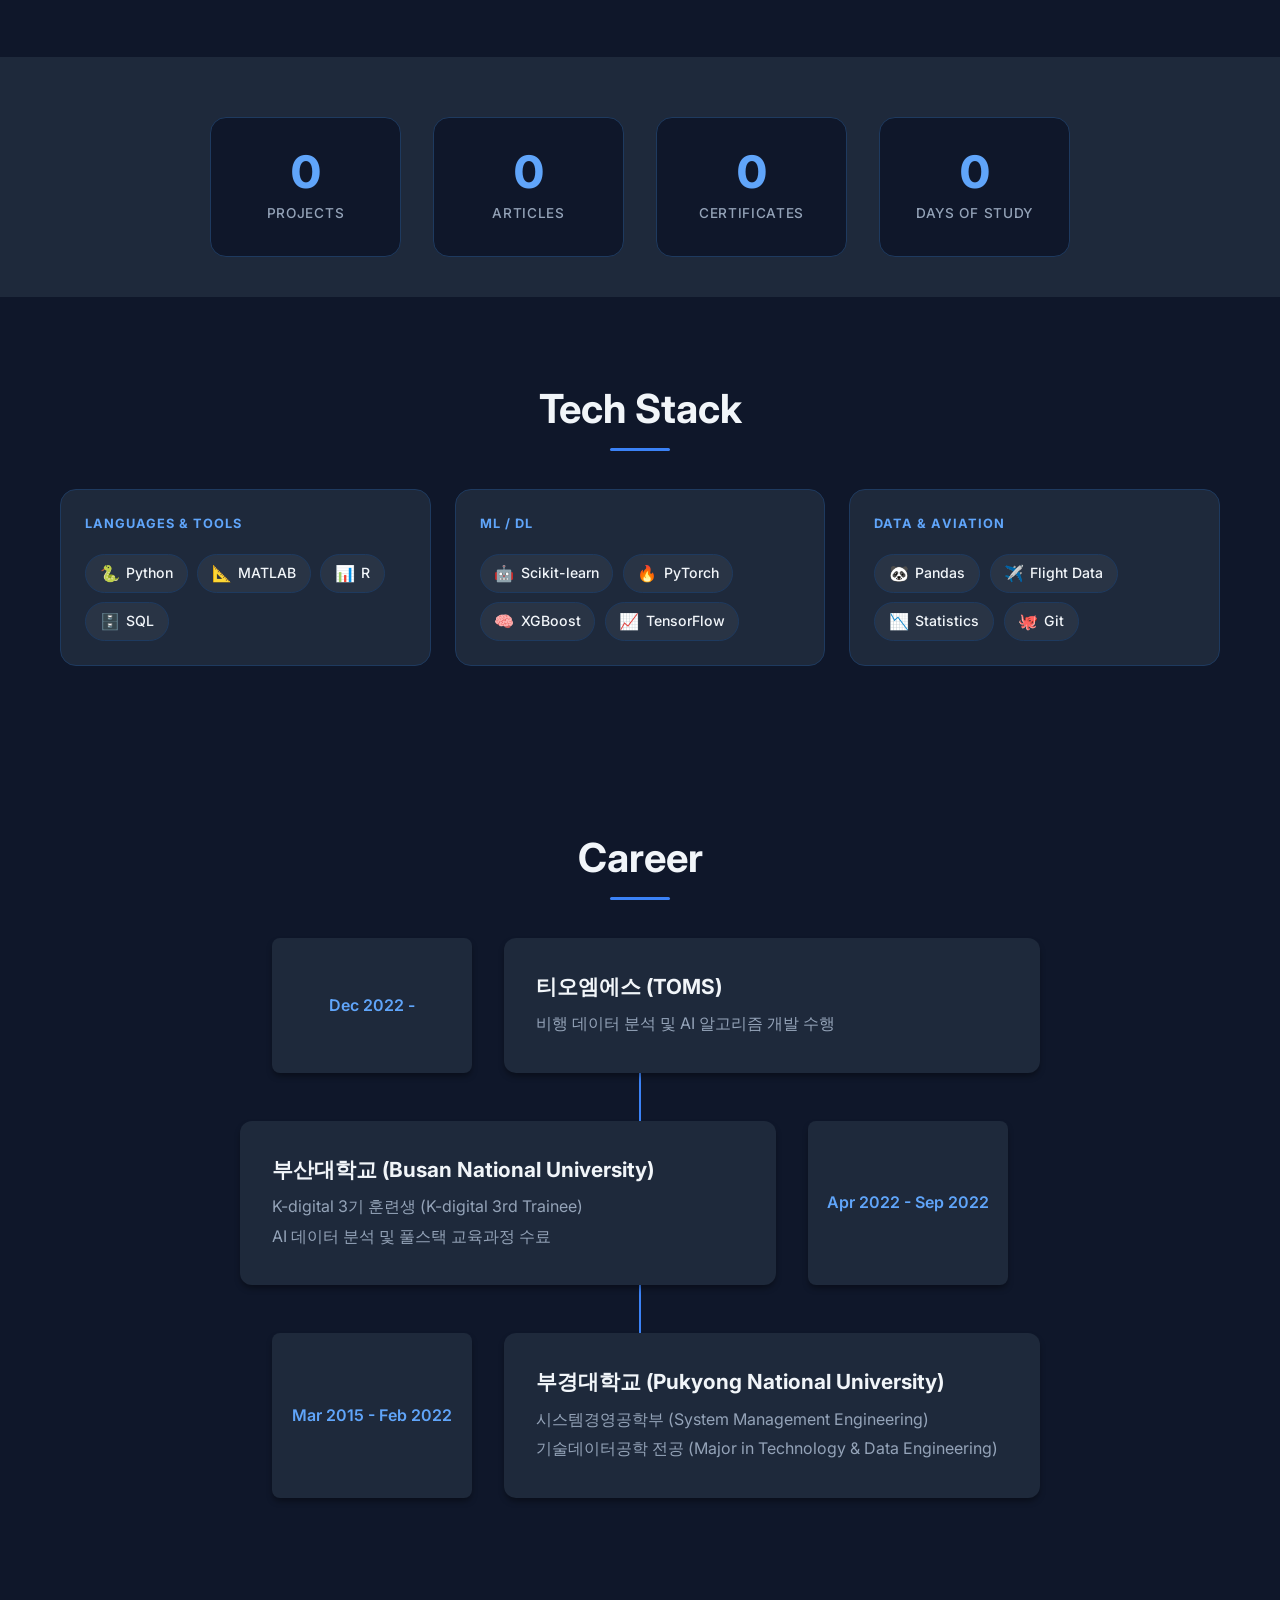
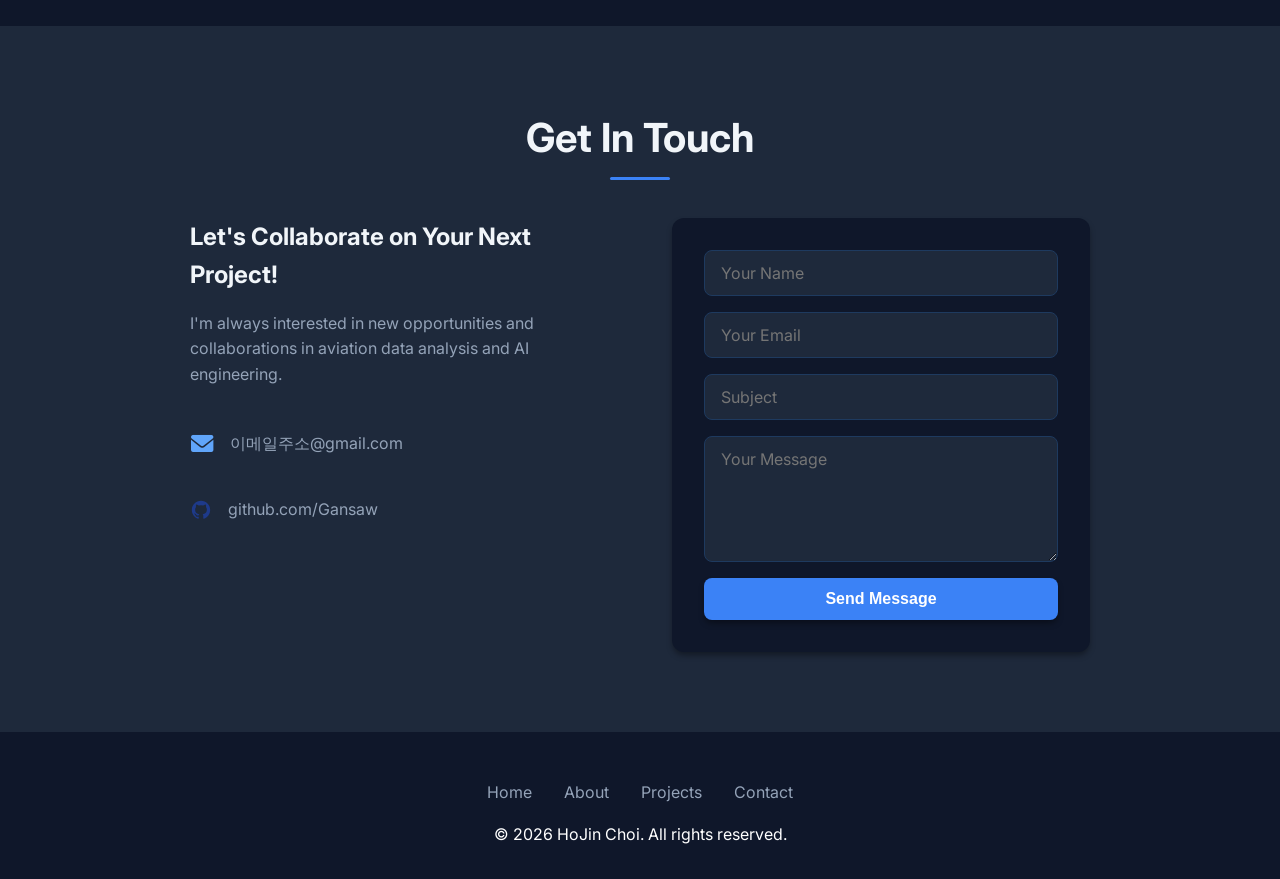
==== commit f0e7e3ee: "Add files via upload" ====
--- a/index.html
+++ b/index.html
@@ -379,14 +379,6 @@
                     </div>
                 </div>
                 <div class="career-item">
-                    <div class="career-date">Sep 2021 - Nov 2021</div>
-                    <div class="career-content">
-                        <h3>University of Technology Sydney (UTS)</h3>
-                        <p>Data Analytics Foundation 수료</p>
-                        <p>호주 시드니 공과대학</p>
-                    </div>
-                </div>
-                <div class="career-item">
                     <div class="career-date">Mar 2015 - Feb 2022</div>
                     <div class="career-content">
                         <h3>부경대학교 (Pukyong National University)</h3>
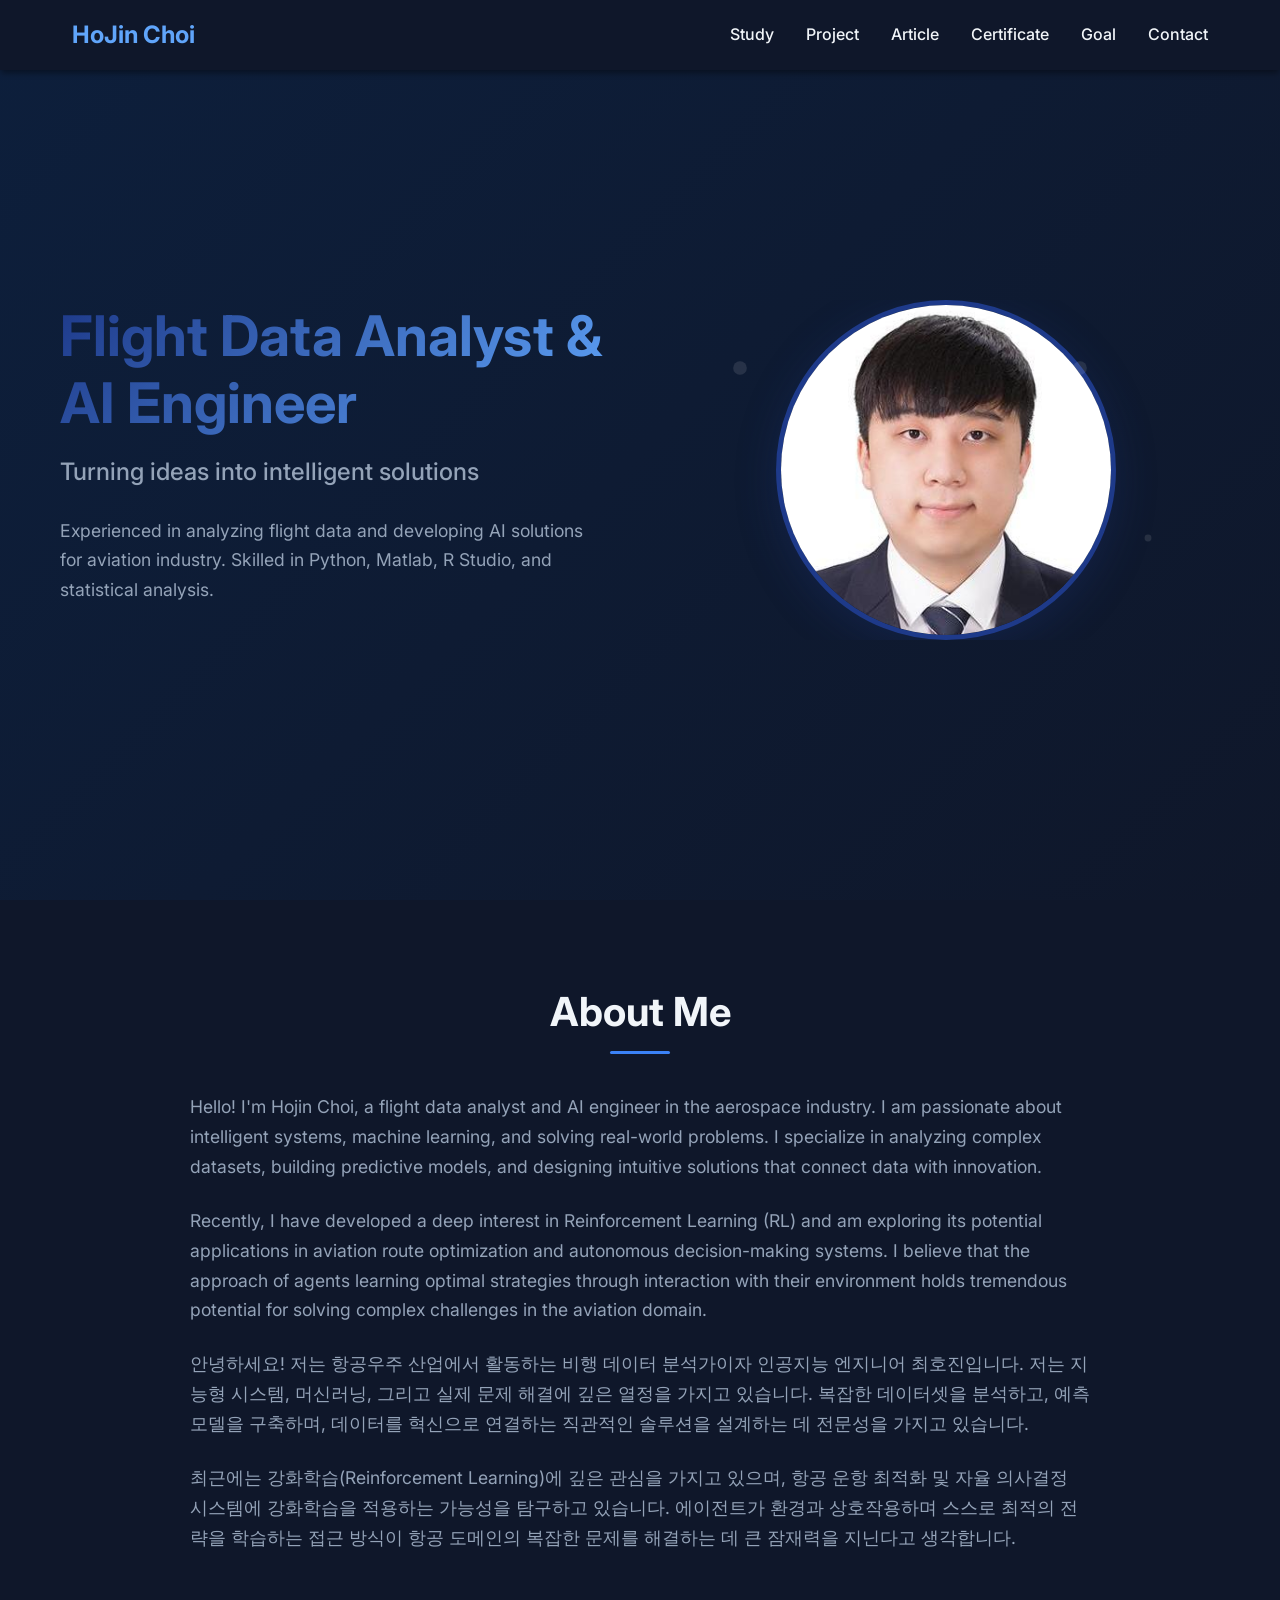
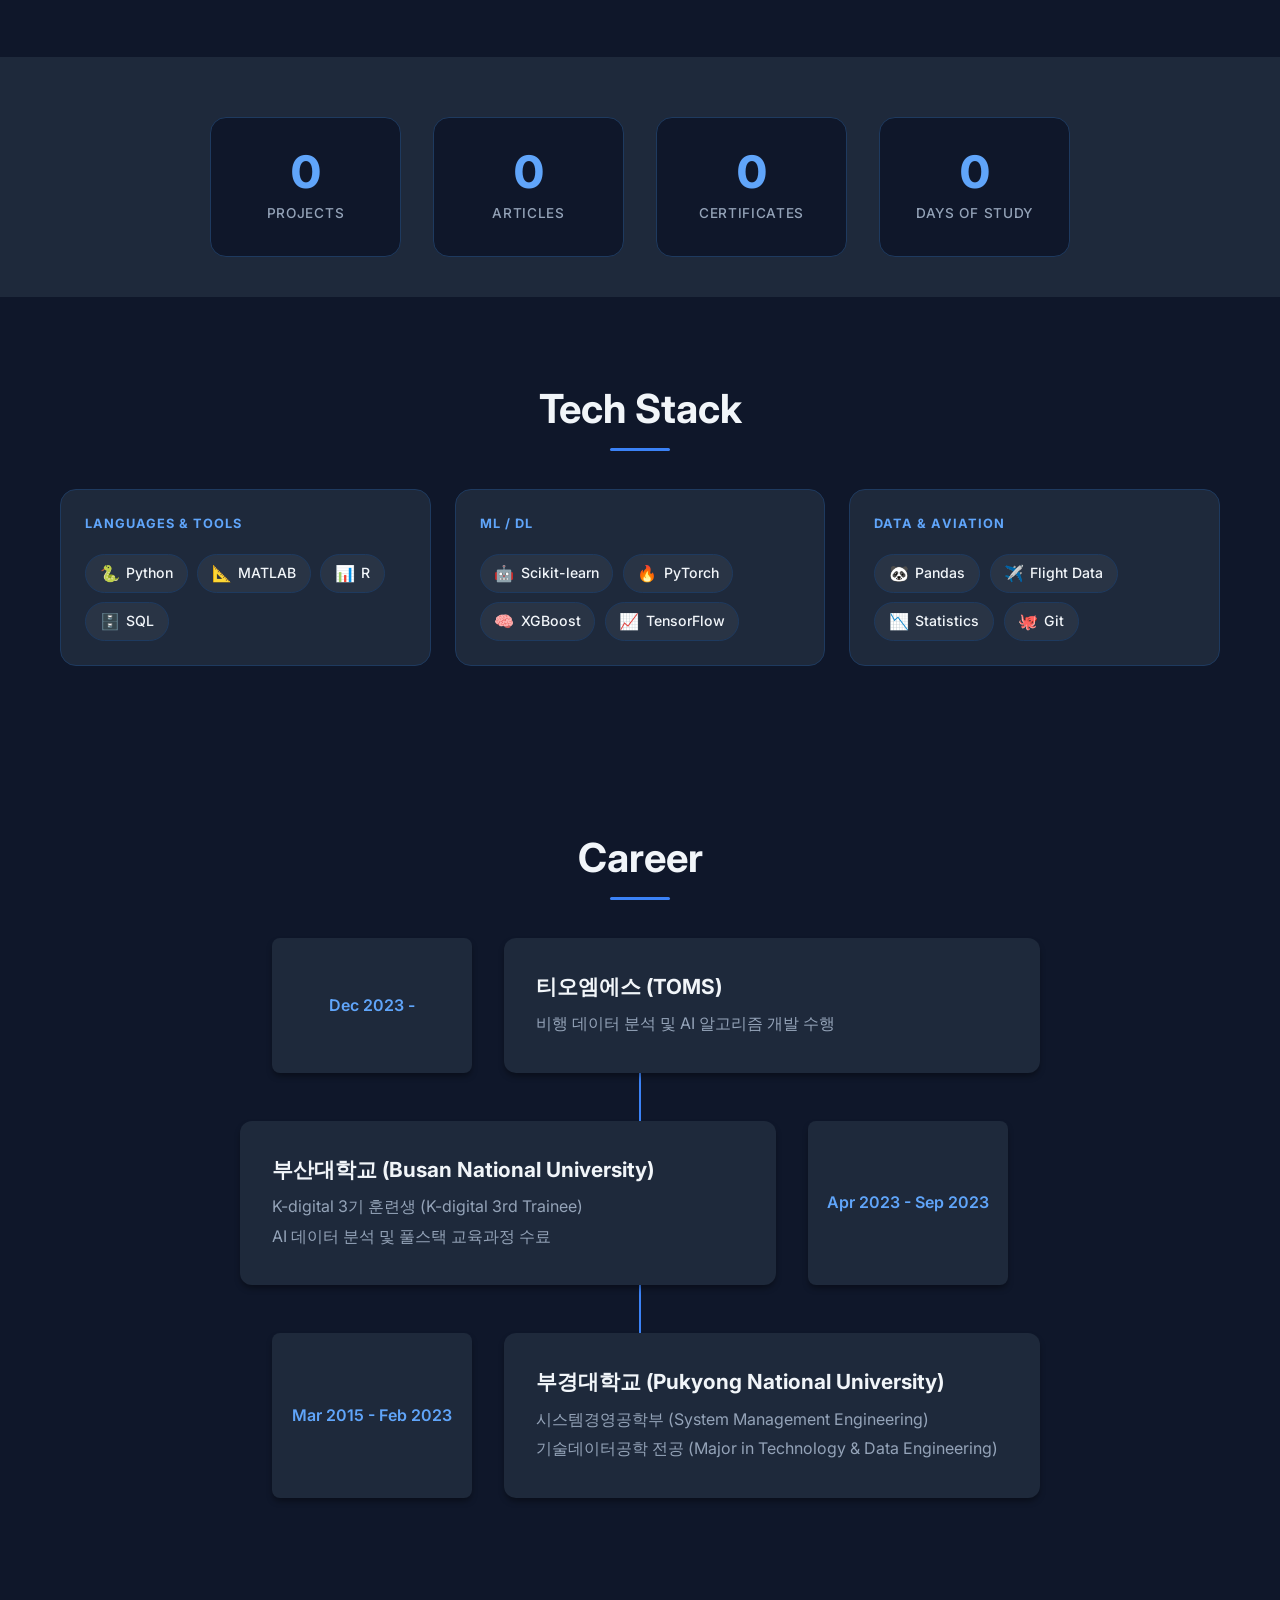
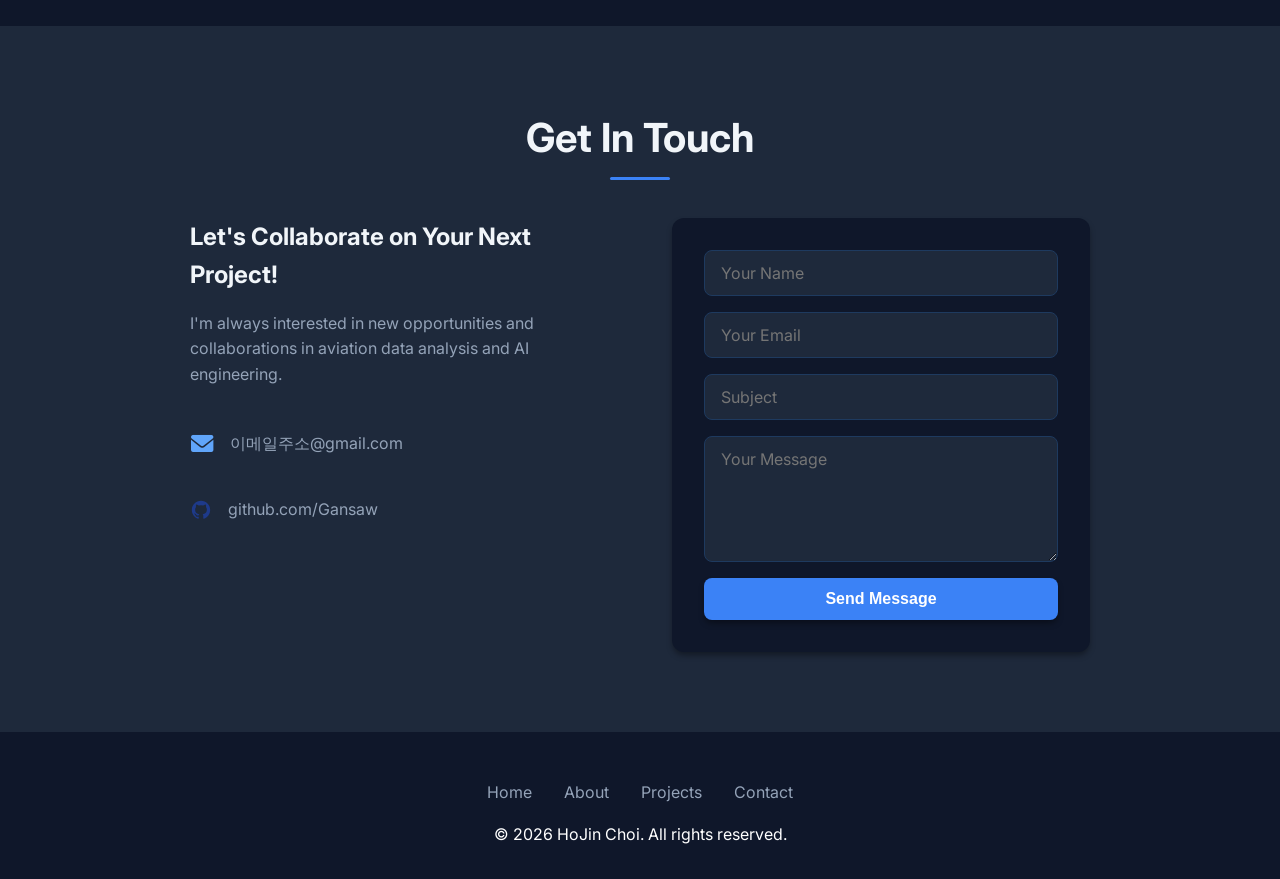
==== commit f0a46ab4: "Update index.html" ====
--- a/index.html
+++ b/index.html
@@ -364,14 +364,14 @@
             <h2 class="section-title">Career</h2>
             <div class="career-timeline">
                 <div class="career-item">
-                    <div class="career-date">Dec 2022 -</div>
+                    <div class="career-date">Dec 2023 -</div>
                     <div class="career-content">
                         <h3>티오엠에스 (TOMS)</h3>
                         <p>비행 데이터 분석 및 AI 알고리즘 개발 수행</p>
                     </div>
                 </div>
                 <div class="career-item">
-                    <div class="career-date">Apr 2022 - Sep 2022</div>
+                    <div class="career-date">Apr 2023 - Sep 2023</div>
                     <div class="career-content">
                         <h3>부산대학교 (Busan National University)</h3>
                         <p>K-digital 3기 훈련생 (K-digital 3rd Trainee)</p>
@@ -379,7 +379,7 @@
                     </div>
                 </div>
                 <div class="career-item">
-                    <div class="career-date">Mar 2015 - Feb 2022</div>
+                    <div class="career-date">Mar 2015 - Feb 2023</div>
                     <div class="career-content">
                         <h3>부경대학교 (Pukyong National University)</h3>
                         <p>시스템경영공학부 (System Management Engineering)</p>
@@ -489,7 +489,7 @@
     }, 16);
 }
 function initStats() {
-    const studyStart = new Date('2022-04-01');
+    const studyStart = new Date('2023-04-01');
     const days = Math.floor((new Date() - studyStart) / 86400000);
     document.getElementById('statDays').dataset.target = days;
     const obs = new IntersectionObserver(entries => {
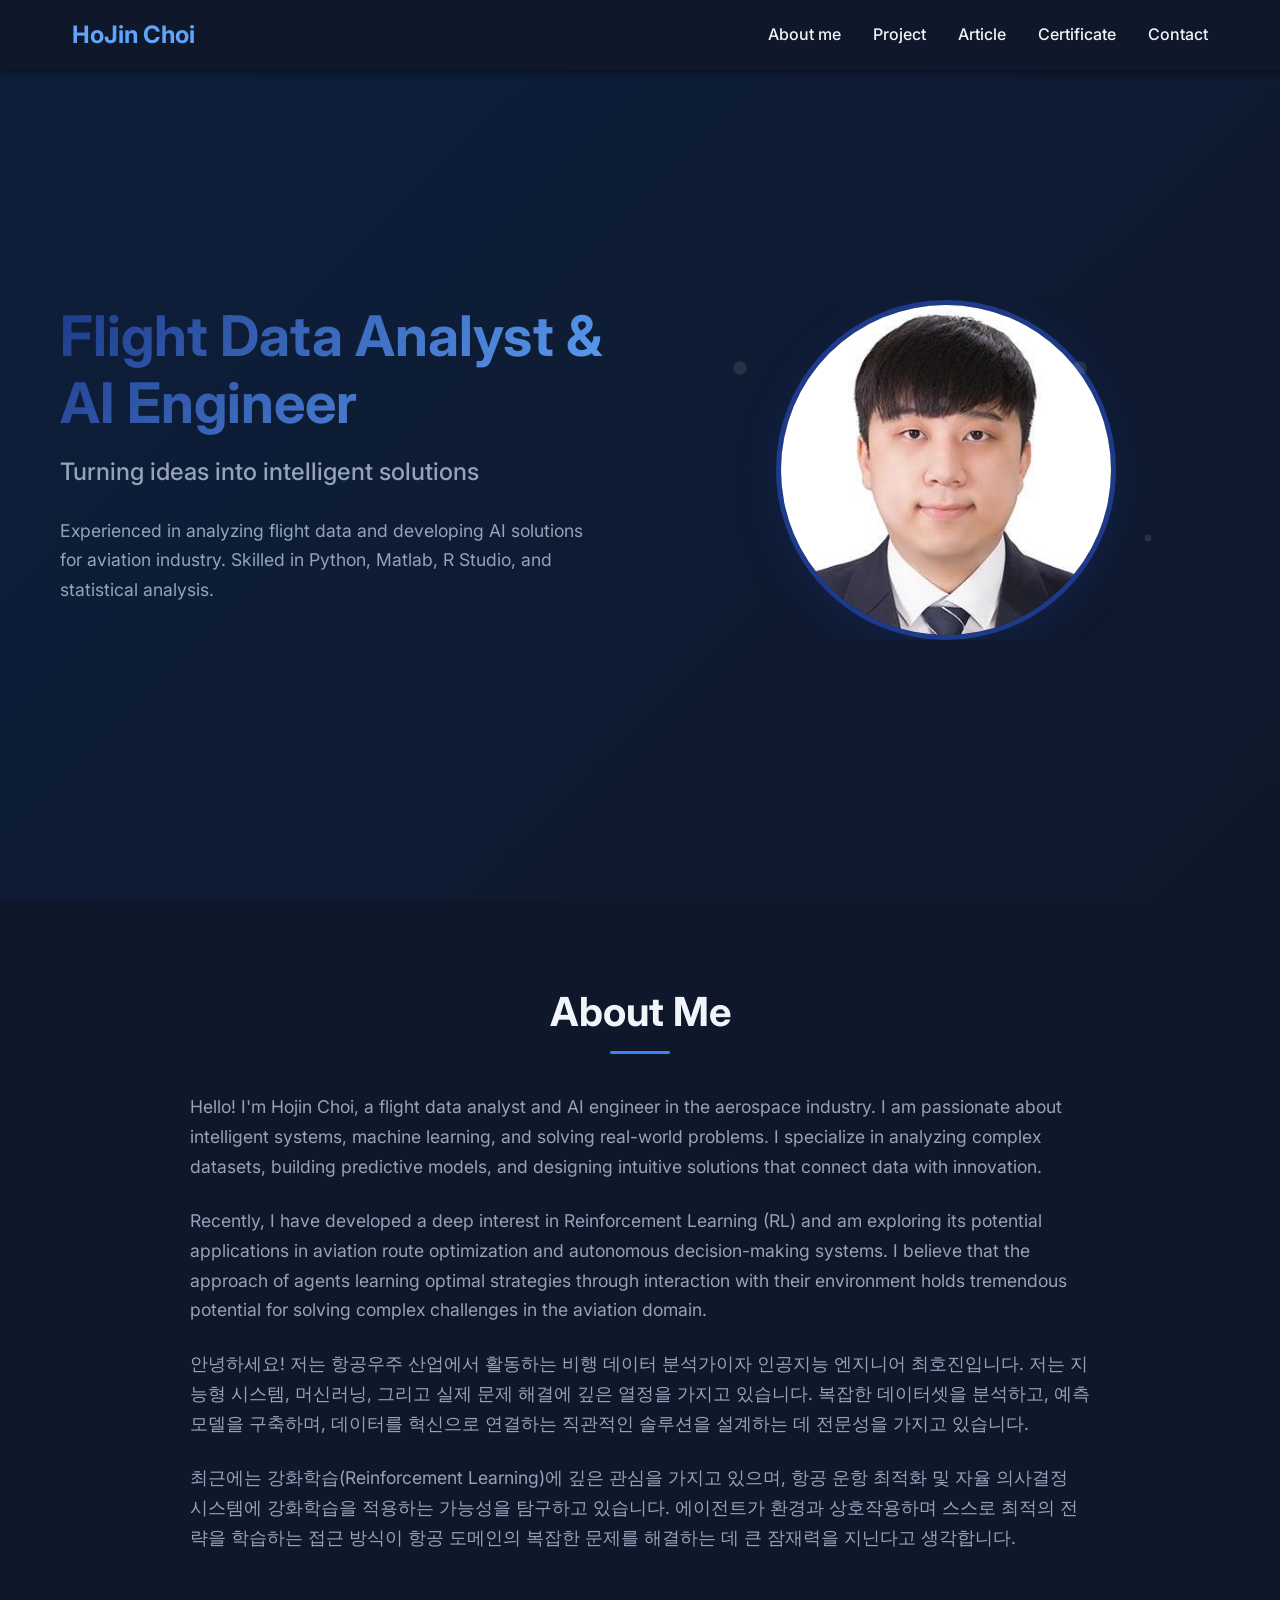
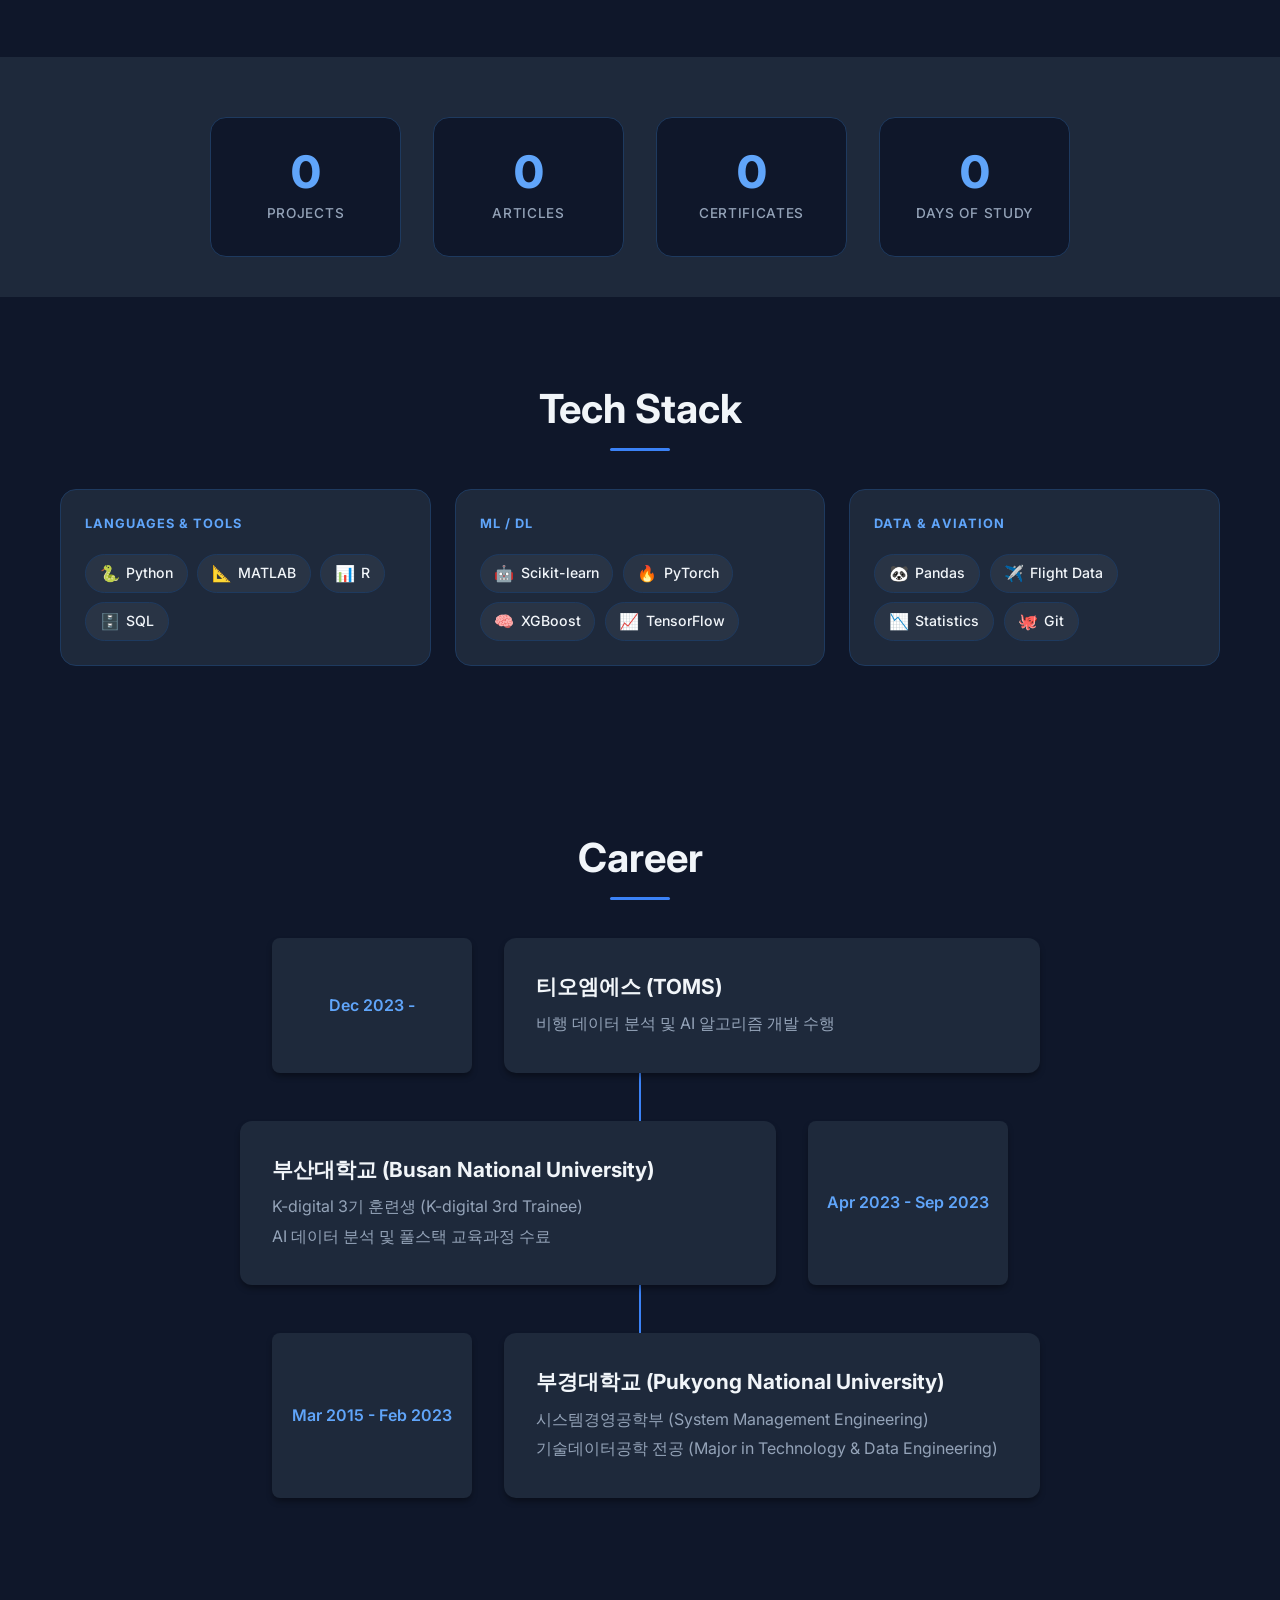
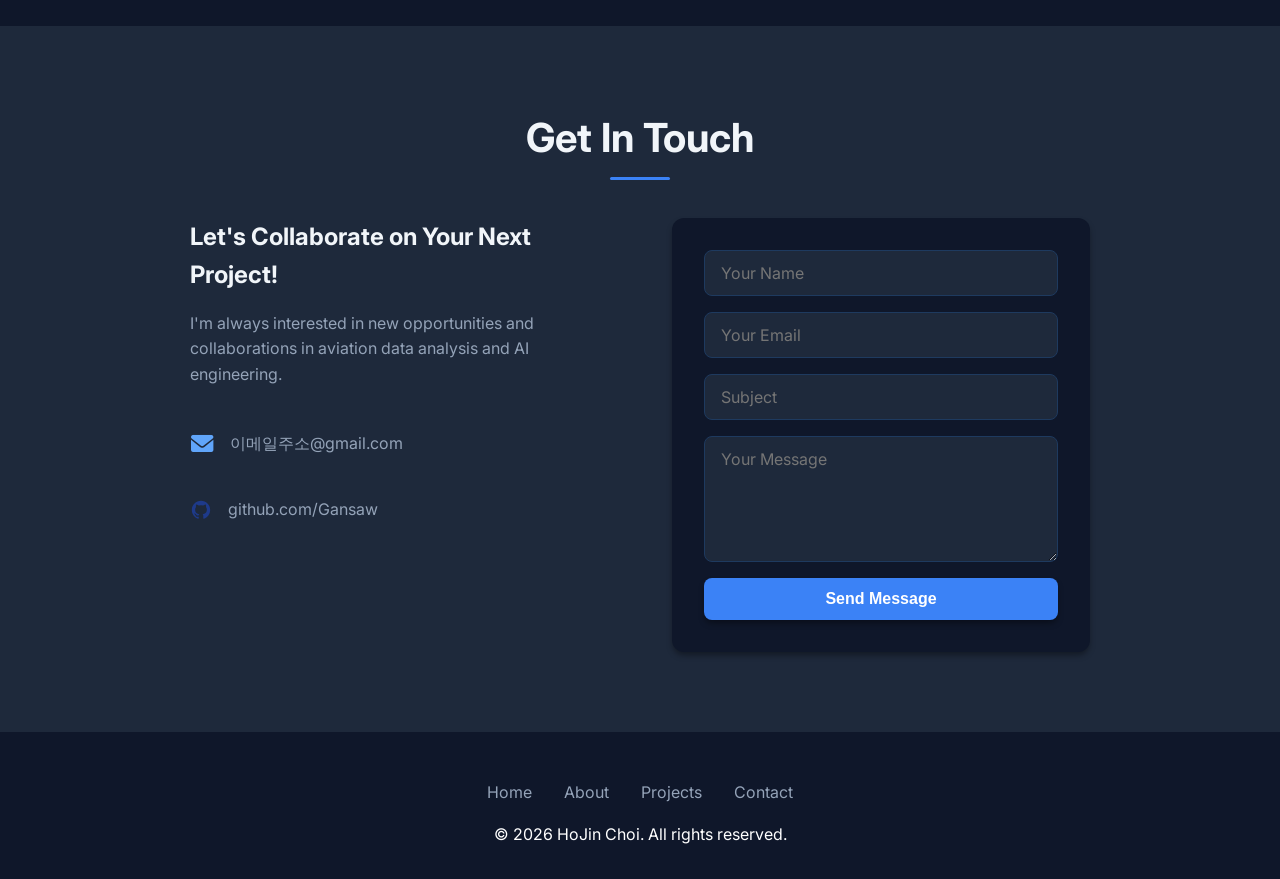
==== commit 1378eb41: "Add files via upload" ====
--- a/index.html
+++ b/index.html
@@ -270,11 +270,10 @@
                     <h1>HoJin Choi</h1>
                 </div>
                 <ul class="nav-menu">
-                    <li><a href="study.html" class="nav-link">Study</a></li>
+                    <li><a href="#about" class="nav-link">About me</a></li>
                     <li><a href="project.html" class="nav-link">Project</a></li>
                     <li><a href="article.html" class="nav-link">Article</a></li>
                     <li><a href="certificate.html" class="nav-link">Certificate</a></li>
-                    <li><a href="goal.html" class="nav-link">Goal</a></li>
                     <li><a href="#contact" class="nav-link">Contact</a></li>
                 </ul>
                 <div class="nav-toggle">
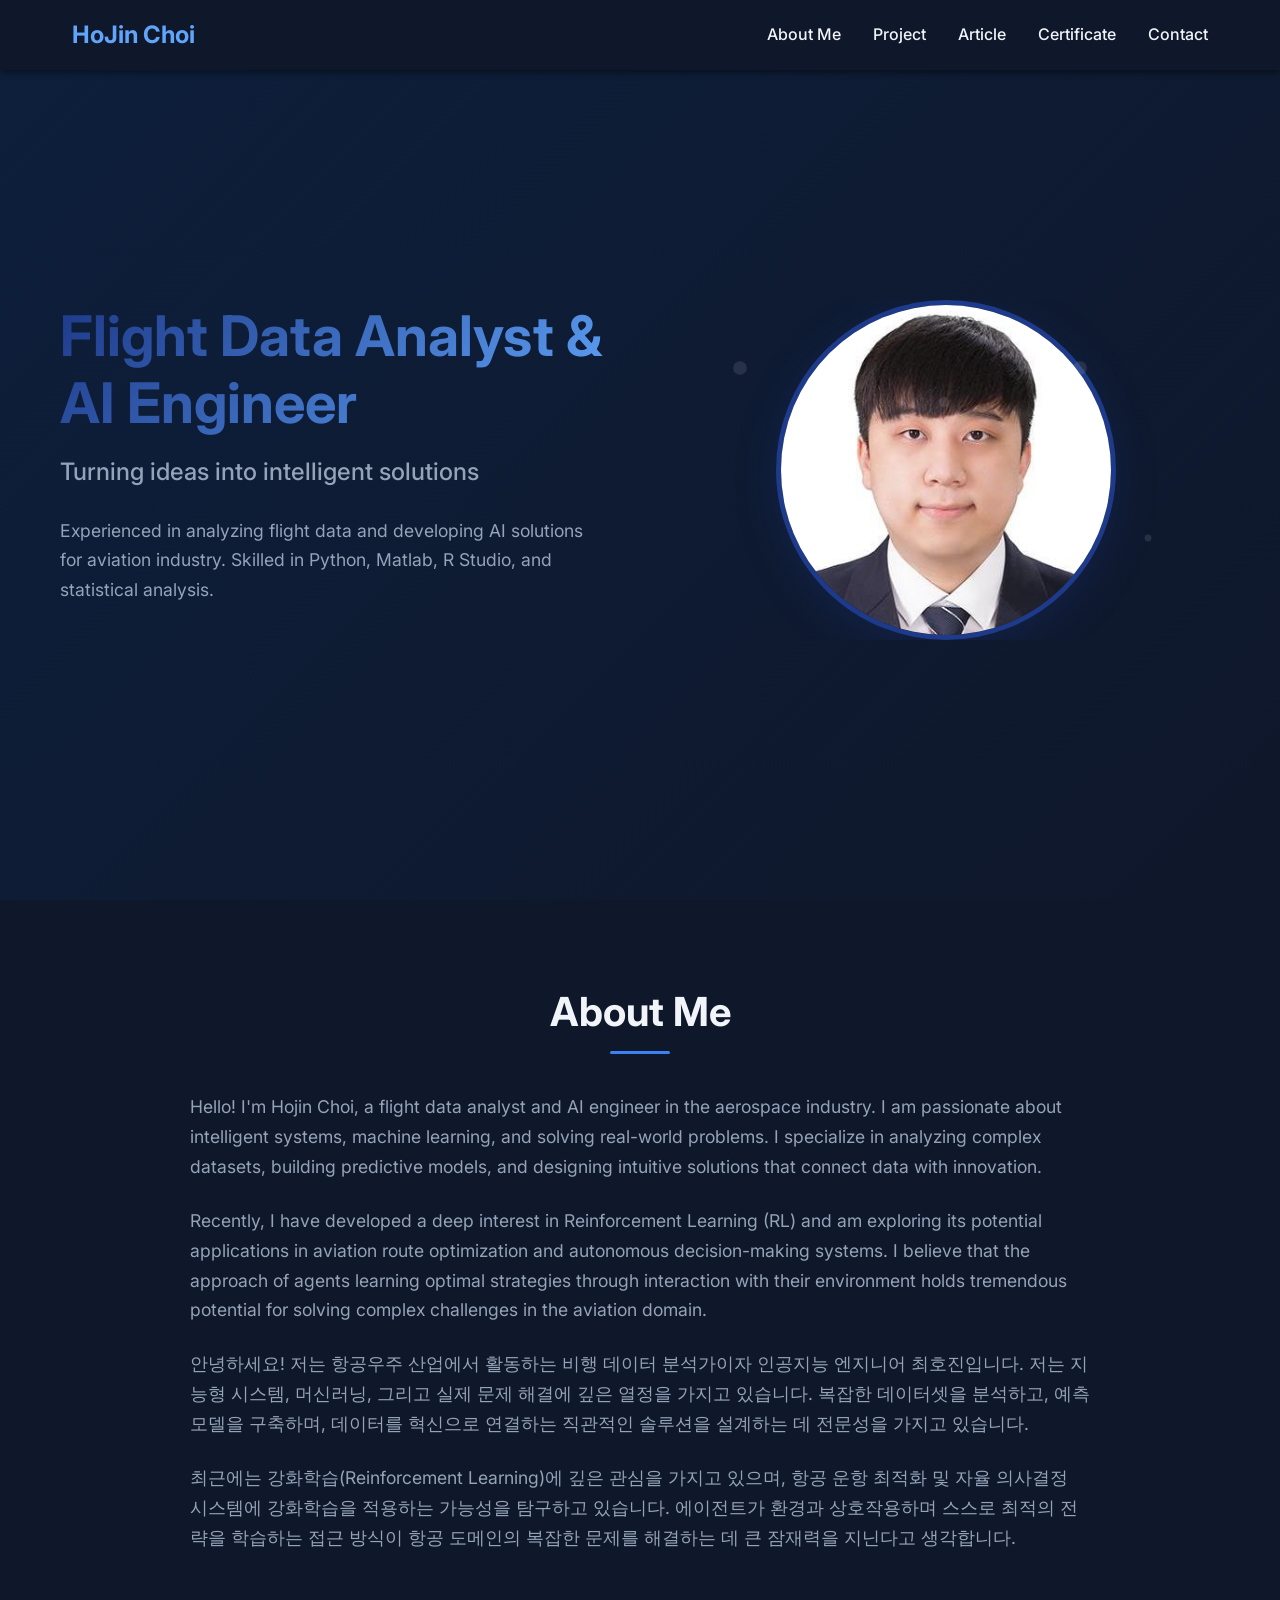
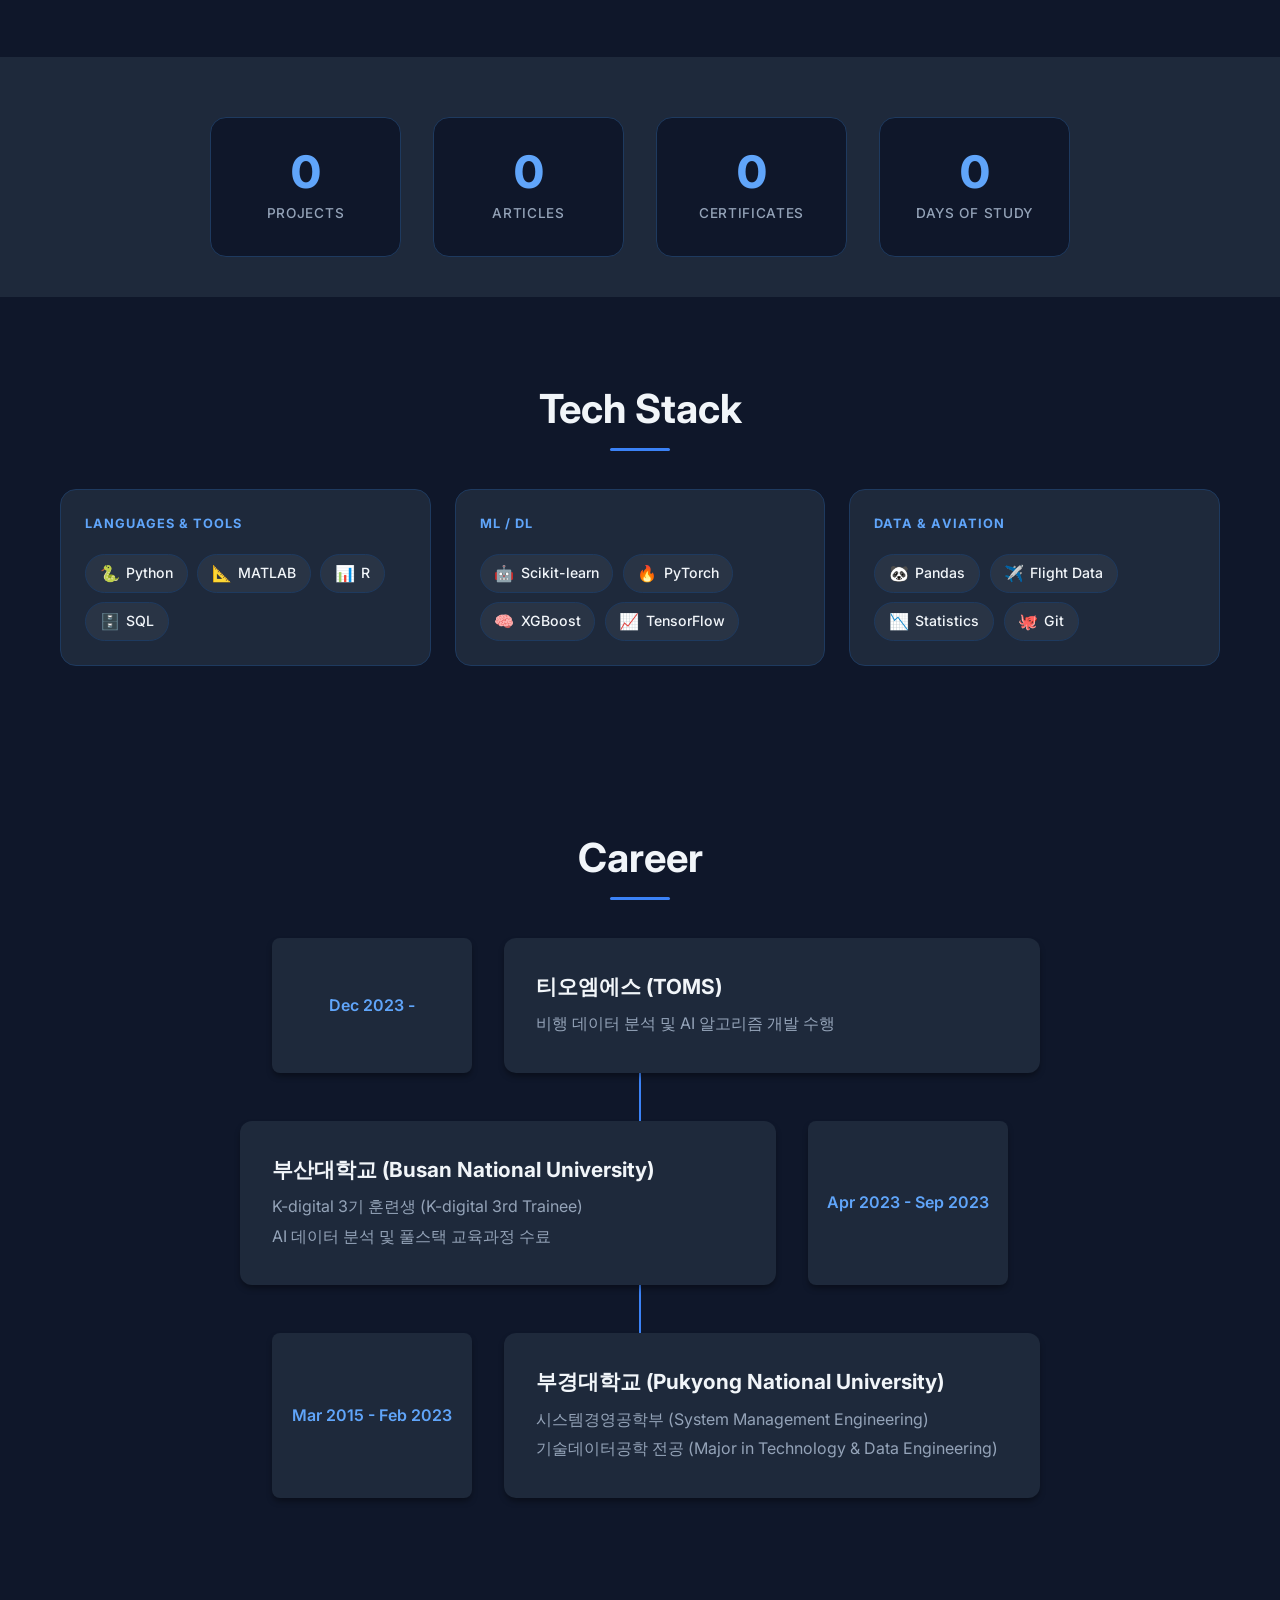
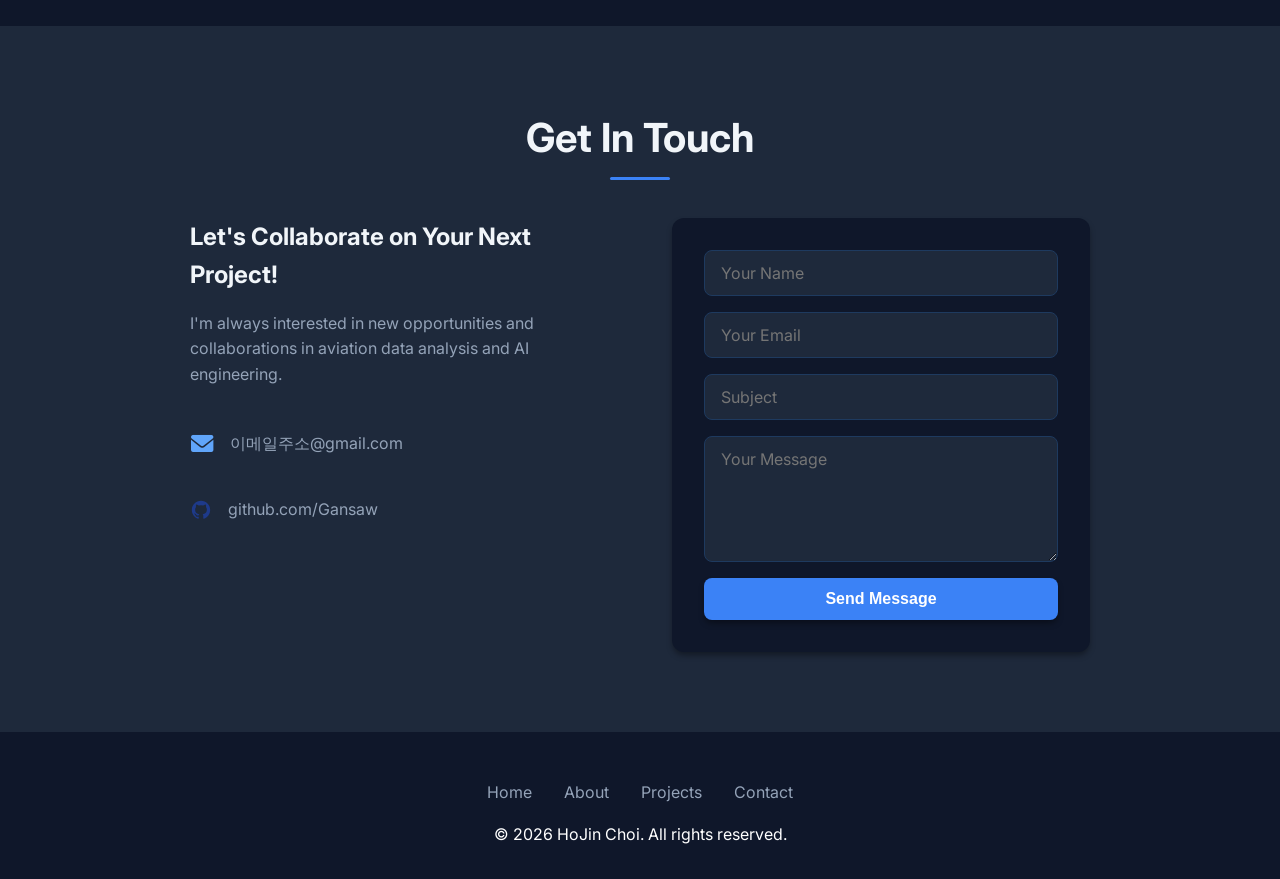
==== commit 6f691537: "Update index.html" ====
--- a/index.html
+++ b/index.html
@@ -270,7 +270,7 @@
                     <h1>HoJin Choi</h1>
                 </div>
                 <ul class="nav-menu">
-                    <li><a href="#about" class="nav-link">About me</a></li>
+                    <li><a href="#about" class="nav-link">About Me</a></li>
                     <li><a href="project.html" class="nav-link">Project</a></li>
                     <li><a href="article.html" class="nav-link">Article</a></li>
                     <li><a href="certificate.html" class="nav-link">Certificate</a></li>
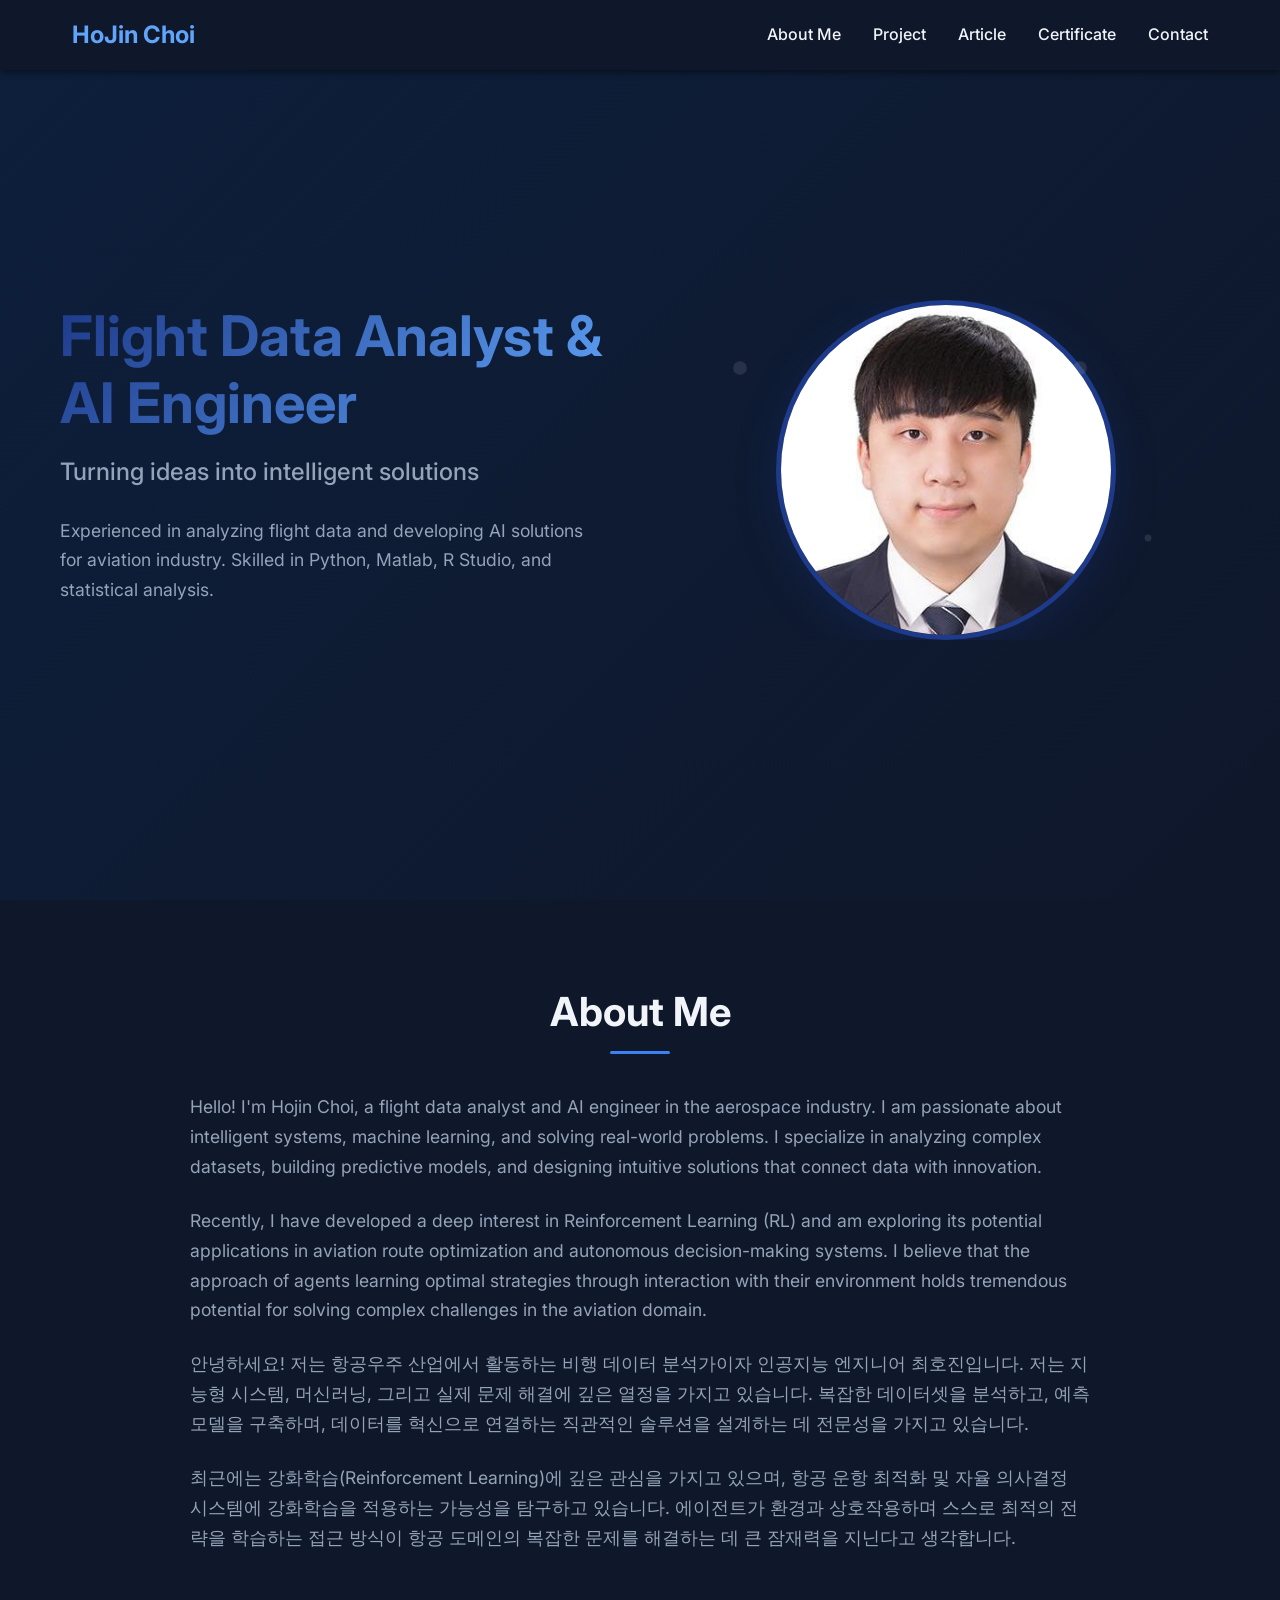
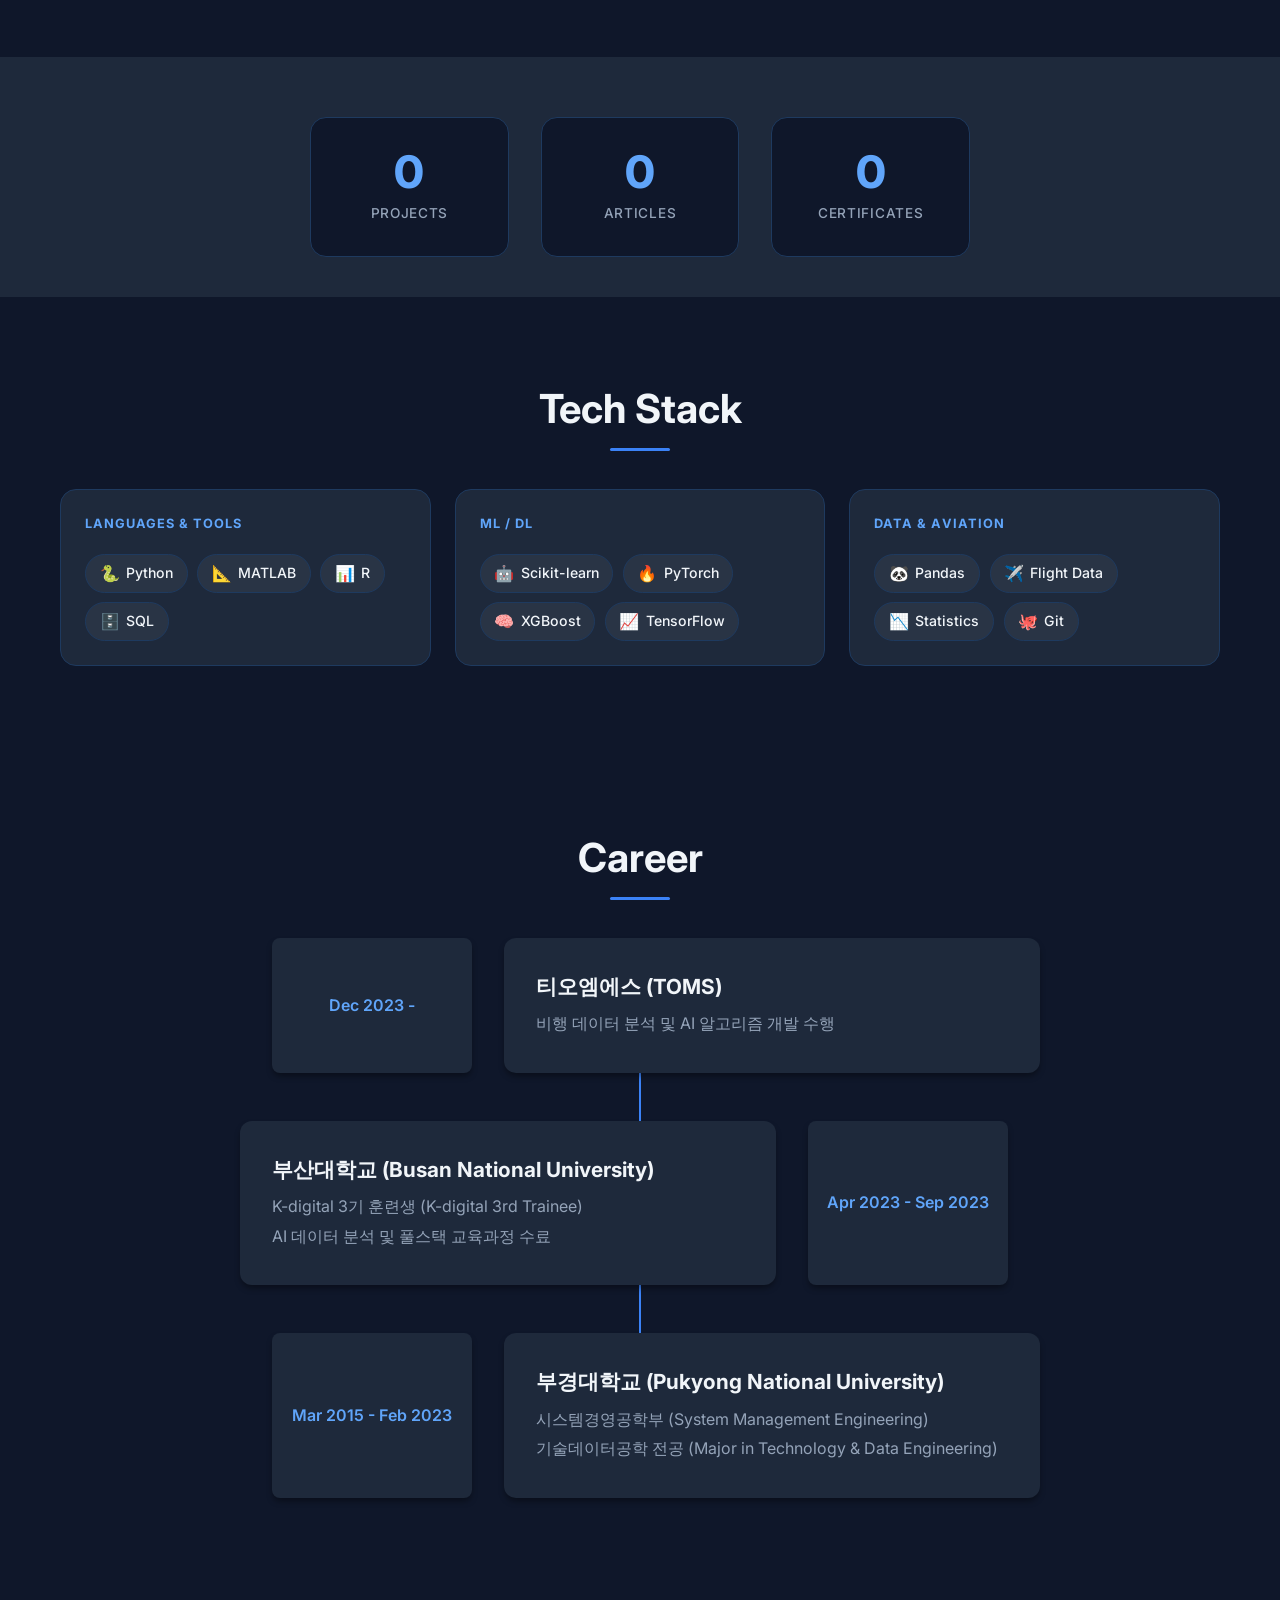
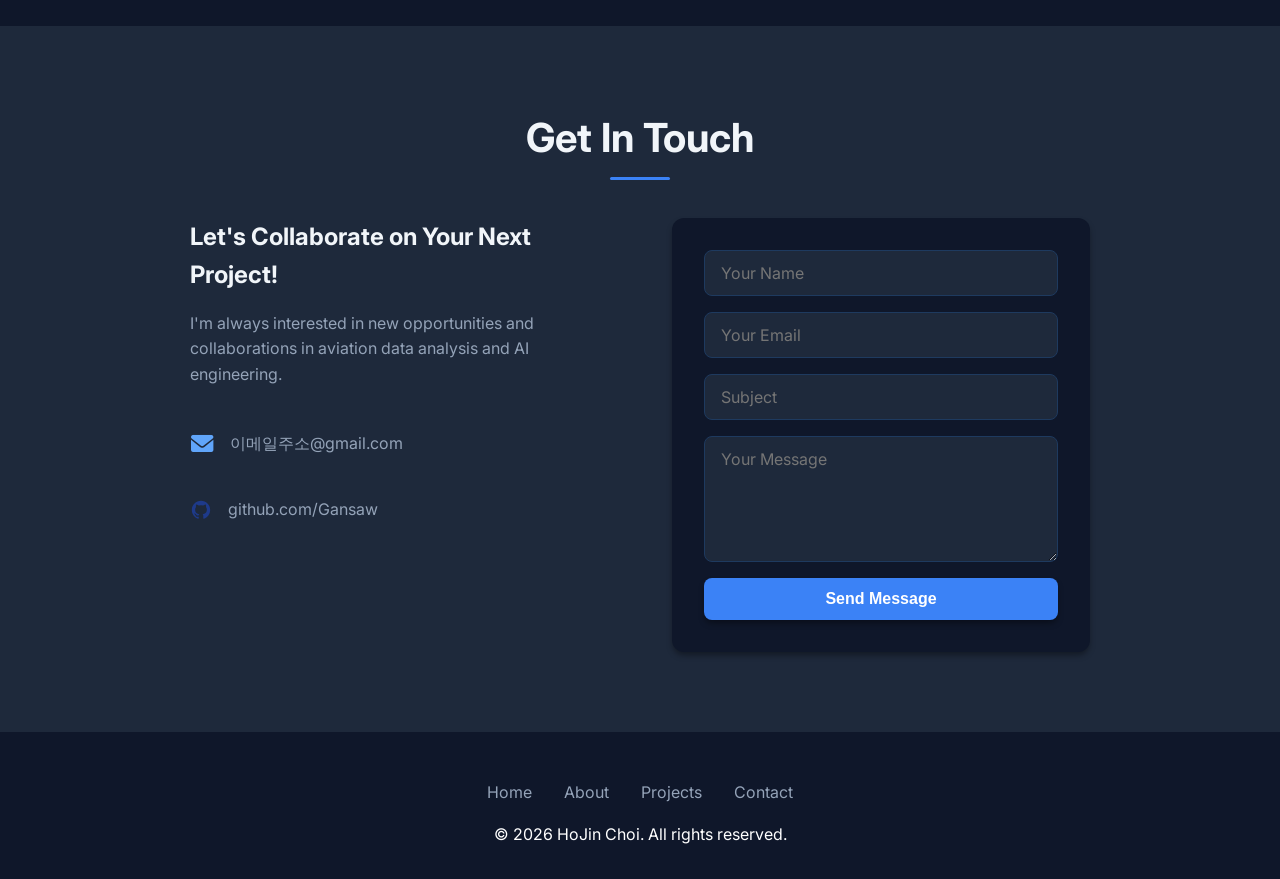
==== commit ca01a07c: "Add files via upload" ====
--- a/index.html
+++ b/index.html
@@ -238,7 +238,7 @@
     
     /* ── Stats Counter ── */
     .stats-section { padding: 60px 0 40px; background: var(--bg-secondary); }
-    .stats-grid { display: grid; grid-template-columns: repeat(4, 1fr); gap: 2rem; max-width: 900px; margin: 0 auto; padding: 0 20px; }
+    .stats-grid { display: grid; grid-template-columns: repeat(3, 1fr); gap: 2rem; max-width: 700px; margin: 0 auto; padding: 0 20px; }
     .stat-card { text-align: center; background: var(--bg-primary); border-radius: 16px; padding: 2rem 1rem; border: 1px solid var(--border-color); transition: all 0.3s ease; }
     .stat-card:hover { transform: translateY(-4px); border-color: var(--accent-color); box-shadow: var(--shadow-lg); }
     .stat-card-num { font-size: 2.8rem; font-weight: 800; color: var(--accent-color); display: block; line-height: 1; }
@@ -320,9 +320,8 @@
         <div class="container">
             <div class="stats-grid">
                 <div class="stat-card"><span class="stat-card-num" data-target="0" id="statProjects">0</span><div class="stat-card-label">Projects</div></div>
-                <div class="stat-card"><span class="stat-card-num" data-target="1" id="statArticles">0</span><div class="stat-card-label">Articles</div></div>
+                <div class="stat-card"><span class="stat-card-num" data-target="0" id="statArticles">0</span><div class="stat-card-label">Articles</div></div>
                 <div class="stat-card"><span class="stat-card-num" data-target="0" id="statCerts">0</span><div class="stat-card-label">Certificates</div></div>
-                <div class="stat-card"><span class="stat-card-num" data-target="0" id="statDays">0</span><div class="stat-card-label">Days of Study</div></div>
             </div>
         </div>
     </section>
@@ -479,6 +478,47 @@
 
 <script>
 /* Stats Counter */
+const GH_OWNER  = 'Gansaw';
+const GH_REPO   = 'website';
+const GH_BRANCH = 'main';
+
+function countEntries(html, startMarker, endMarker) {
+    try {
+        const startIdx = html.indexOf(startMarker);
+        const endIdx = html.indexOf(endMarker);
+        if (startIdx === -1 || endIdx === -1) return 0;
+        const jsonStr = html.substring(startIdx + startMarker.length, endIdx).trim();
+        const arr = JSON.parse(jsonStr);
+        return Array.isArray(arr) ? arr.length : 0;
+    } catch (e) {
+        console.error('카운트 파싱 오류:', e);
+        return 0;
+    }
+}
+
+async function fetchCount(file, startMarker, endMarker) {
+    try {
+        const res = await fetch(`https://raw.githubusercontent.com/${GH_OWNER}/${GH_REPO}/${GH_BRANCH}/${file}?t=${Date.now()}`);
+        if (!res.ok) return 0;
+        const html = await res.text();
+        return countEntries(html, startMarker, endMarker);
+    } catch (e) {
+        console.error(`${file} 로드 오류:`, e);
+        return 0;
+    }
+}
+
+async function loadStatCounts() {
+    const [projects, articles, certs] = await Promise.all([
+        fetchCount('project.html', '<!--__PROJECTS_DATA_START__', '__PROJECTS_DATA_END__-->'),
+        fetchCount('article.html', '<!--__ARTICLES_DATA_START__', '__ARTICLES_DATA_END__-->'),
+        fetchCount('certificate.html', '<!--__CERTS_DATA_START__', '__CERTS_DATA_END__-->'),
+    ]);
+    document.getElementById('statProjects').dataset.target = projects;
+    document.getElementById('statArticles').dataset.target = articles;
+    document.getElementById('statCerts').dataset.target = certs;
+}
+
 function animateCount(el, target, duration) {
     let start = 0, step = Math.max(1, Math.ceil(target / (duration / 16)));
     const timer = setInterval(() => {
@@ -488,9 +528,6 @@
     }, 16);
 }
 function initStats() {
-    const studyStart = new Date('2023-04-01');
-    const days = Math.floor((new Date() - studyStart) / 86400000);
-    document.getElementById('statDays').dataset.target = days;
     const obs = new IntersectionObserver(entries => {
         if (!entries[0].isIntersecting) return;
         document.querySelectorAll('.stat-card-num').forEach(el => animateCount(el, parseInt(el.dataset.target)||0, 1200));
@@ -499,6 +536,7 @@
     const sec = document.querySelector('.stats-section');
     if (sec) obs.observe(sec);
 }
+loadStatCounts().finally(initStats);
 </script>
 
 </body>
